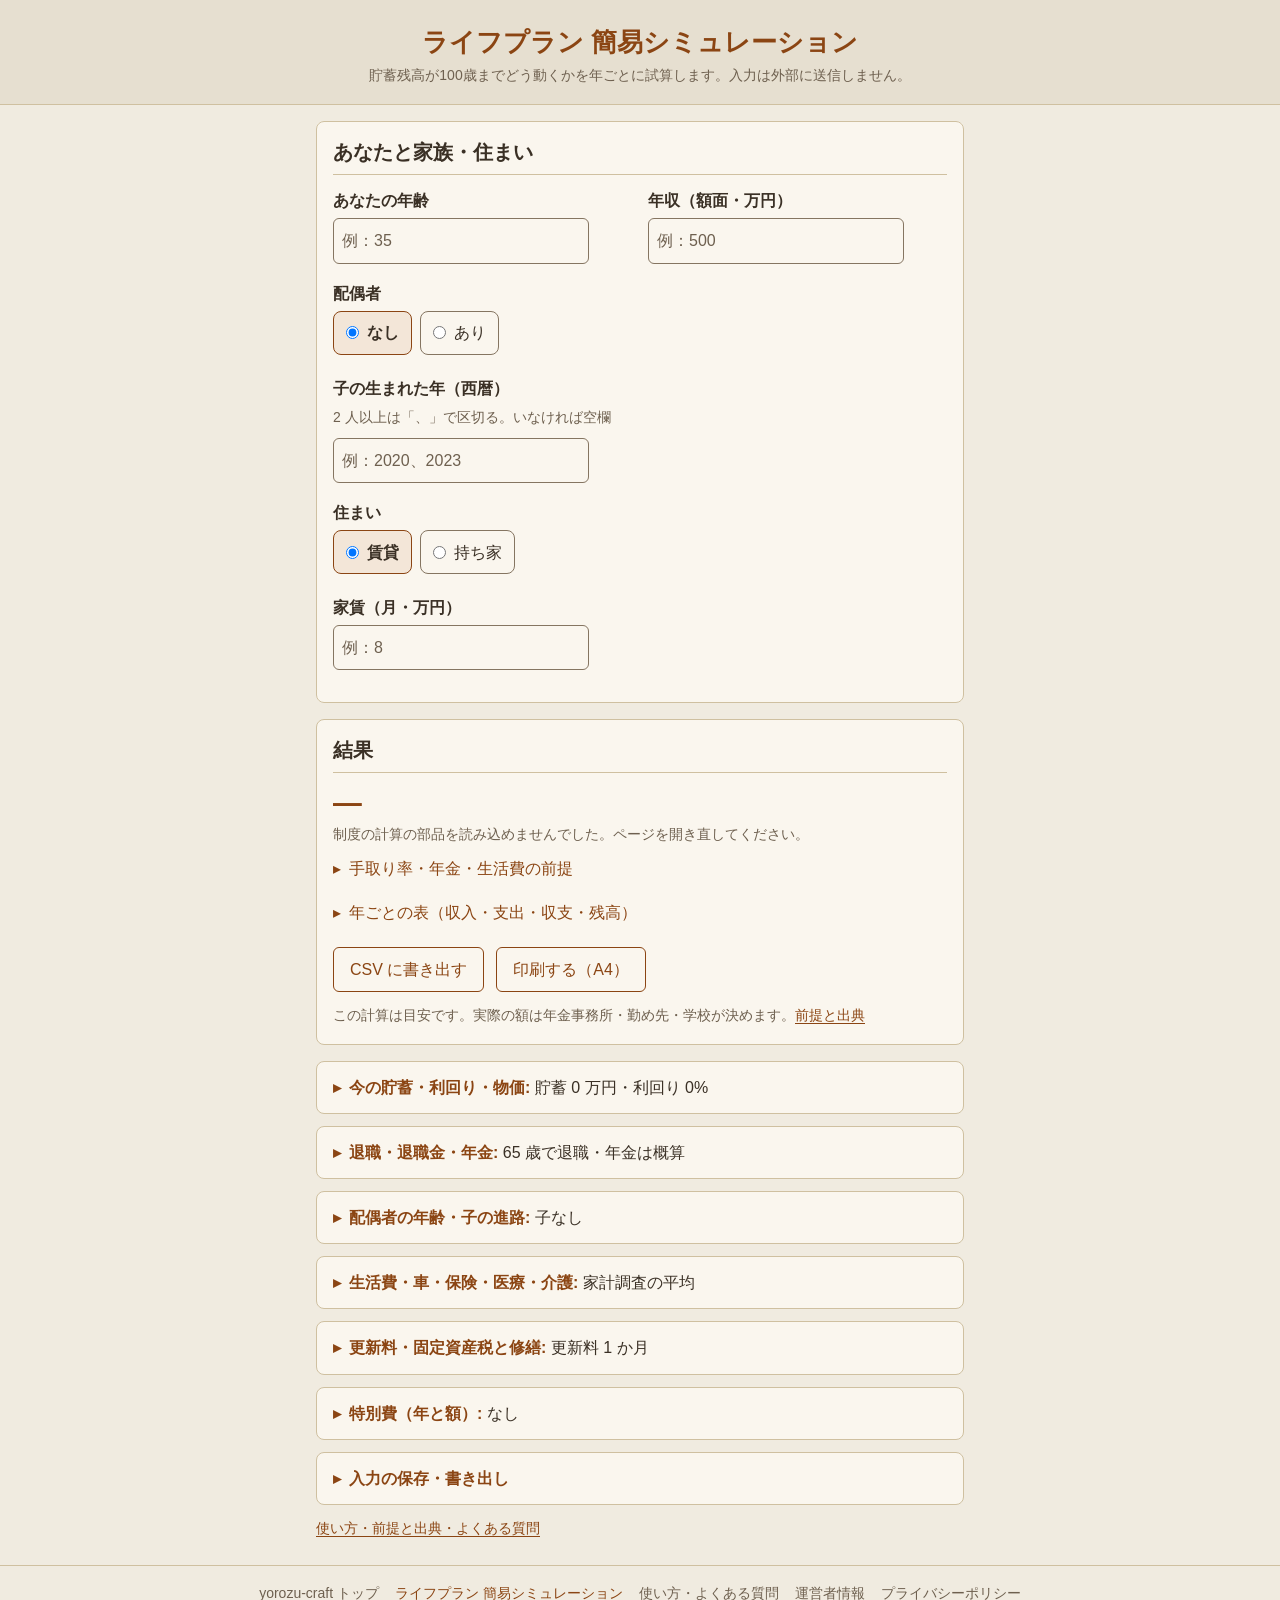
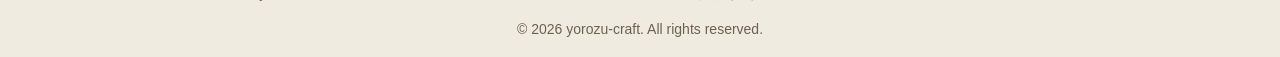
==== index.html @ 31315c6a "ページに <link rel="manifest">（yorozu-plans ROADMAP 7.41.2 K179、D309 の (a)）: 道具の manifest がある道具はその manif" ====
<!DOCTYPE html>
<html lang="ja">
<head>
  <meta charset="UTF-8">
  <meta name="viewport" content="width=device-width, initial-scale=1.0">
  <title>ライフプラン 簡易シミュレーション｜yorozu-craft</title>
  <meta name="description" content="年齢・年収・家族・住まいの4項目で、貯蓄残高が100歳までどう動くかを年ごとに試算。生活費・教育費・医療費・年金は公的統計と制度の値を使います。登録不要・無料。">
  <meta name="robots" content="index, follow">
  <link rel="canonical" href="https://yorozu-craft.com/lifeplan/">

  <meta property="og:title" content="ライフプラン 簡易シミュレーション｜yorozu-craft">
  <meta property="og:description" content="年齢・年収・家族・住まいの4項目で、貯蓄残高が100歳までどう動くかを年ごとに試算。">
  <meta property="og:type" content="website">
  <meta property="og:url" content="https://yorozu-craft.com/lifeplan/">
  <meta property="og:site_name" content="yorozu-craft">
  <meta property="og:locale" content="ja_JP">
  <meta property="og:image" content="https://yorozu-craft.com/lifeplan/og-image.png">
  <meta property="og:image:width" content="1200">
  <meta property="og:image:height" content="630">
  <meta name="twitter:card" content="summary_large_image">
  <meta name="theme-color" content="#8b4513" media="(prefers-color-scheme: light)">
  <meta name="theme-color" content="#1c1814" media="(prefers-color-scheme: dark)">

  <script type="application/ld+json">
  {
    "@context": "https://schema.org",
    "@type": "WebApplication",
    "name": "ライフプラン 簡易シミュレーション",
    "description": "年齢・年収・家族・住まいの4項目で、貯蓄残高が100歳までどう動くかを年ごとに試算。",
    "url": "https://yorozu-craft.com/lifeplan/",
    "applicationCategory": "FinanceApplication",
    "operatingSystem": "All",
    "offers": { "@type": "Offer", "price": "0", "priceCurrency": "JPY" },
    "inLanguage": "ja"
  }
  </script>

  <!-- Google AdSense: この画面は所有確認の meta だけ（広告のスクリプトは使い方ページだけ。ROADMAP 7.22） -->
  <meta name="google-adsense-account" content="ca-pub-5375267956079717">

  <link rel="icon" href="./favicon.svg" type="image/svg+xml">
  <link rel="manifest" href="/manifest.webmanifest">
  <link rel="apple-touch-icon" href="./apple-touch-icon.png">
  <link rel="stylesheet" href="./style.css">
</head>
<body>

  <div class="fixbar" id="fixbar" role="status" hidden>
    <a href="#result-card"><span id="fixbar-text"></span> ▸ 結果へ</a>
  </div>

  <header class="app-header">
    <h1>ライフプラン 簡易シミュレーション</h1>
    <p class="subtitle">貯蓄残高が100歳までどう動くかを年ごとに試算します。入力は外部に送信しません。</p>
  </header>

  <main class="app-main">
    <form id="form" autocomplete="off" onsubmit="return false">

      <fieldset class="card req">
        <legend>あなたと家族・住まい</legend>
        <div class="row2">
          <div class="field">
            <label for="age">あなたの年齢</label>
            <input type="number" id="age" inputmode="numeric" min="15" max="99" placeholder="例：35">
          </div>
          <div class="field">
            <label for="income">年収（額面・万円）</label>
            <input type="number" id="income" inputmode="decimal" min="0" step="0.1" placeholder="例：500">
          </div>
        </div>
        <div class="field">
          <span class="flabel" id="l-spouse">配偶者</span>
          <div class="seg" role="radiogroup" aria-labelledby="l-spouse">
            <label><input type="radio" name="spouse" value="no" checked> なし</label>
            <label><input type="radio" name="spouse" value="yes"> あり</label>
          </div>
        </div>
        <div class="field" id="f-spouse-income" hidden>
          <label for="spouse-income">配偶者の年収（額面・万円）</label>
          <input type="number" id="spouse-income" inputmode="decimal" min="0" step="0.1" placeholder="例：0">
        </div>
        <div class="field">
          <label for="kids">子の生まれた年（西暦）</label>
          <p class="hint" id="kids-hint">2 人以上は「、」で区切る。いなければ空欄</p>
          <input type="text" id="kids" inputmode="numeric" placeholder="例：2020、2023" aria-describedby="kids-hint">
        </div>
        <div class="field">
          <span class="flabel" id="l-house">住まい</span>
          <div class="seg" role="radiogroup" aria-labelledby="l-house">
            <label><input type="radio" name="house" value="rent" checked> 賃貸</label>
            <label><input type="radio" name="house" value="own"> 持ち家</label>
          </div>
        </div>
        <div class="field" id="f-rent">
          <label for="rent">家賃（月・万円）</label>
          <input type="number" id="rent" inputmode="decimal" min="0" step="0.1" placeholder="例：8">
        </div>
        <div class="row2" id="f-own" hidden>
          <div class="field">
            <label for="loan">ローンの返済（月・万円）</label>
            <input type="number" id="loan" inputmode="decimal" min="0" step="0.1" placeholder="例：9">
          </div>
          <div class="field">
            <label for="loan-years">残りの年数</label>
            <input type="number" id="loan-years" inputmode="numeric" min="0" max="50" placeholder="例：25">
          </div>
        </div>
      </fieldset>

      <section class="card result-card" id="result-card" tabindex="-1" aria-labelledby="h-result">
        <h2 id="h-result">結果</h2>
        <div id="result-main" aria-live="polite">
          <p class="result-big" id="result">—</p>
          <p class="result-sub" id="result-sub">4 項目を入れると出ます。</p>
        </div>
        <div class="kpis" id="kpis" hidden>
          <div class="kpi"><span class="kpi-l">残高が 0 を切る年齢</span><span class="kpi-v" id="k-neg">—</span></div>
          <div class="kpi"><span class="kpi-l">60 歳時点の残高</span><span class="kpi-v" id="k-60">—</span></div>
          <div class="kpi"><span class="kpi-l">教育費の合計</span><span class="kpi-v" id="k-edu">—</span></div>
        </div>
        <figure class="chart" id="chart-box" hidden>
          <div id="chart"></div>
          <figcaption class="legend" id="legend"></figcaption>
        </figure>
        <div class="table-wrap" id="scen-box" hidden>
          <table class="scen" id="scen"></table>
        </div>
        <details class="rels">
          <summary>手取り率・年金・生活費の前提</summary>
          <ul class="small" id="basis"><li>—</li></ul>
        </details>
        <details class="rels" id="year-box">
          <summary>年ごとの表（収入・支出・収支・残高）</summary>
          <div class="table-wrap"><table class="years" id="years"></table></div>
        </details>
        <div class="btn-row no-print">
          <button type="button" id="csv" class="btn btn-sub" disabled>CSV に書き出す</button>
          <button type="button" id="print" class="btn btn-sub" disabled>印刷する（A4）</button>
        </div>
        <p class="small">この計算は目安です。実際の額は年金事務所・勤め先・学校が決めます。<a href="./guide.html">前提と出典</a></p>
      </section>

      <div class="opts">
        <details class="card opt" id="opt-money">
          <summary>今の貯蓄・利回り・物価: <span class="opt-state">貯蓄 0 円・利回り 0%</span></summary>
          <div class="row2">
            <div class="field">
              <label for="savings">今の貯蓄（万円）</label>
              <input type="number" id="savings" inputmode="decimal" min="0" step="0.1" placeholder="例：300">
            </div>
            <div class="field">
              <label for="rate">資産の利回り（年・%）</label>
              <input type="number" id="rate" inputmode="decimal" step="0.1" placeholder="0">
            </div>
            <div class="field">
              <label for="inflation">物価の上昇率（年・%）</label>
              <input type="number" id="inflation" inputmode="decimal" step="0.1" placeholder="0">
            </div>
            <div class="field">
              <label for="raise">昇給率（年・%）</label>
              <input type="number" id="raise" inputmode="decimal" step="0.1" placeholder="0">
            </div>
          </div>
          <p class="hint">利回りは運用益の税を引いたあとの率で。物価は支出だけに掛けます。</p>
          <div class="field">
            <label for="end-age">何歳まで見るか</label>
            <select id="end-age">
              <option value="80">80 歳</option><option value="85">85 歳</option><option value="90">90 歳</option>
              <option value="95">95 歳</option><option value="100" selected>100 歳</option>
            </select>
          </div>
        </details>

        <details class="card opt" id="opt-work">
          <summary>退職・退職金・年金: <span class="opt-state">65 歳で退職・年金は概算</span></summary>
          <div class="row2">
            <div class="field">
              <label for="retire-age">退職の年齢</label>
              <input type="number" id="retire-age" inputmode="numeric" min="40" max="80" placeholder="65">
            </div>
            <div class="field">
              <label for="severance">退職金（手取り・万円）</label>
              <input type="number" id="severance" inputmode="decimal" min="0" step="0.1" placeholder="0">
            </div>
            <div class="field">
              <label for="join-age">厚生年金に入った年齢</label>
              <input type="number" id="join-age" inputmode="numeric" min="15" max="70" placeholder="22">
            </div>
            <div class="field">
              <label for="p-start">年金を受け取り始める年齢</label>
              <input type="number" id="p-start" inputmode="numeric" min="60" max="75" placeholder="65">
            </div>
            <div class="field">
              <label for="p-self">あなたの年金（年額・万円）</label>
              <input type="number" id="p-self" inputmode="decimal" min="0" step="0.1" placeholder="空欄なら概算">
            </div>
            <div class="field">
              <label for="p-spouse">配偶者の年金（年額・万円）</label>
              <input type="number" id="p-spouse" inputmode="decimal" min="0" step="0.1" placeholder="空欄なら概算">
            </div>
            <div class="field">
              <label for="p-net">年金の手取り率（%）</label>
              <input type="number" id="p-net" inputmode="decimal" min="0" max="100" step="0.1" placeholder="空欄なら税だけ引く">
            </div>
          </div>
          <p class="hint">年金の額は「ねんきん定期便」の見込み額（65 歳から・年額）を入れると近くなります。60〜75 歳の増減の率は<a href="../seido-keisan/nenkin-kuriage/">年金の繰上げ・繰下げ</a>と同じです。</p>
        </details>

        <details class="card opt" id="opt-family">
          <summary>配偶者の年齢・子の進路: <span class="opt-state">子なし</span></summary>
          <div class="field" id="f-spouse-age" hidden>
            <label for="spouse-age">配偶者の年齢</label>
            <input type="number" id="spouse-age" inputmode="numeric" min="15" max="99" placeholder="空欄ならあなたと同じ">
          </div>
          <div id="kid-rows"></div>
          <p class="hint" id="kid-none">子の生まれた年を入れると、子ごとに選べます。</p>
        </details>

        <details class="card opt" id="opt-living">
          <summary>生活費・車・保険・医療・介護: <span class="opt-state">家計調査の平均</span></summary>
          <div class="row2">
            <div class="field">
              <label for="living">生活費（月・万円）</label>
              <input type="number" id="living" inputmode="decimal" min="0" step="0.1" placeholder="空欄なら家計調査">
            </div>
            <div class="field">
              <label for="medical">医療費の自己負担（年・万円）</label>
              <input type="number" id="medical" inputmode="decimal" min="0" step="0.1" placeholder="空欄なら概算">
            </div>
            <div class="field">
              <label for="car">車の費用（年・万円）</label>
              <input type="number" id="car" inputmode="decimal" min="0" step="0.1" placeholder="0">
            </div>
            <div class="field">
              <label for="insurance">保険料（年・万円）</label>
              <input type="number" id="insurance" inputmode="decimal" min="0" step="0.1" placeholder="0">
            </div>
            <div class="field">
              <label for="kaigo">介護の費用（年・万円）</label>
              <input type="number" id="kaigo" inputmode="decimal" min="0" step="0.1" placeholder="0">
            </div>
            <div class="field">
              <label for="kaigo-from">介護は何歳から</label>
              <input type="number" id="kaigo-from" inputmode="numeric" min="40" max="110" placeholder="75">
            </div>
          </div>
          <div class="field">
            <label for="kubun">70 歳からの医療費の負担</label>
            <select id="kubun">
              <option value="ippan" selected>一般（70〜74 歳 2 割・75 歳から 1 割）</option>
              <option value="ichitei">75 歳から 2 割（一定以上の所得）</option>
              <option value="genekinami">3 割（現役並みの所得）</option>
            </select>
          </div>
          <p class="hint">生活費の既定は家計調査の平均から住まい・医療・教育を引いた額で、車の費用の平均も含みます。</p>
        </details>

        <details class="card opt" id="opt-house">
          <summary>更新料・固定資産税と修繕: <span class="opt-state">更新料 1 か月</span></summary>
          <div class="row2">
            <div class="field">
              <label for="renewal">更新料（2 年ごと・家賃の何か月分）</label>
              <input type="number" id="renewal" inputmode="decimal" min="0" max="12" step="0.5" placeholder="1">
            </div>
            <div class="field">
              <label for="own-cost">固定資産税と修繕（年・万円）</label>
              <input type="number" id="own-cost" inputmode="decimal" min="0" step="0.1" placeholder="0">
            </div>
          </div>
        </details>

        <details class="card opt" id="opt-special">
          <summary>特別費（年と額）: <span class="opt-state">なし</span></summary>
          <div id="special-rows"></div>
          <button type="button" class="btn btn-sub" id="special-add">＋ 足す</button>
        </details>
      </div>
    </form>

    <details class="card opt no-print" id="file-box">
      <summary>入力の保存・書き出し</summary>
      <p class="small">入力内容はこの端末のブラウザ（localStorage、<code>lifeplan_</code> で始まるキー）にだけ保存され、外部には送信されません。書き出し・読み込み・消去はこの画面のボタンから。</p>
      <div class="btn-row">
        <button type="button" id="share" class="btn btn-sub">結果を開くリンクをコピー</button>
        <button type="button" id="backup-export" class="btn btn-sub">ファイルに書き出す</button>
        <button type="button" id="backup-import" class="btn btn-sub">ファイルから読み込む</button>
      </div>
      <input type="file" id="backup-file" accept=".json,application/json" hidden>
      <p id="backup-msg" class="small" aria-live="polite"></p>
      <p><button type="button" class="btn btn-sub" data-reset-storage="lifeplan_">保存した内容をすべて消す（初期状態に戻す）</button></p>
    </details>

    <p class="small"><a href="./guide.html">使い方・前提と出典・よくある質問</a></p>

  </main>

  <footer class="app-footer">
    <nav class="footer-nav" aria-label="フッターナビゲーション">
      <ul>
        <li><a href="../">yorozu-craft トップ</a></li>
        <li><a href="./" aria-current="page">ライフプラン 簡易シミュレーション</a></li>
        <li><a href="./guide.html">使い方・よくある質問</a></li>
        <li><a href="../about.html">運営者情報</a></li>
        <li><a href="../privacy-policy.html">プライバシーポリシー</a></li>
      </ul>
    </nav>
    <p>&copy; 2026 yorozu-craft. All rights reserved.</p>
  </footer>

  <!-- 手取り・税・社会保険料・年金の率は seido-keisan（同じサイトの制度の計算機）の値と計算をそのまま読む（値を写さない） -->
  <script src="../seido-keisan/lib/kyuyo-table-2026.js"></script>
  <script src="../seido-keisan/lib/kyuyo-table-2025.js"></script>
  <script src="../seido-keisan/lib/tax2026.js"></script>
  <script src="../seido-keisan/lib/nenmatsu.js"></script>
  <script src="../seido-keisan/lib/juminzei-values.js"></script>
  <script src="../seido-keisan/lib/juminzei.js"></script>
  <script src="../seido-keisan/lib/ikukyu-values.js"></script>
  <script src="../seido-keisan/lib/ikukyu.js"></script>
  <script src="../seido-keisan/lib/shienkin-values.js"></script>
  <script src="../seido-keisan/lib/shienkin.js"></script>
  <script src="../seido-keisan/lib/dattai-values.js"></script>
  <script src="../seido-keisan/lib/take-home-values.js"></script>
  <script src="../seido-keisan/lib/take-home.js"></script>
  <script src="../seido-keisan/lib/kuriage-values.js"></script>
  <script src="./constants.js"></script>
  <script src="./screen.js"></script>
  <script src="./calc.js"></script>
  <script src="./main.js"></script>
  <script src="./reset-storage.js"></script>
  <!-- Cloudflare Web Analytics（Cookie を使わないアクセス解析） --><script type='module' src='https://static.cloudflareinsights.com/beacon.min.js' data-cf-beacon='{"token": "b79bf821e1fd4b6683866d493b1de426"}'></script><!-- End Cloudflare Web Analytics -->
</body>
</html>
---- style.css ----
/* ===========================
   ライフプラン 簡易シミュレーション — yorozu-craft 共通の和紙風の配色
   色・字・余白はトークン（下の yorozu-common の :root）だけを使う。ツール固有の色を足すときは end の後に :root を書く。
   ダークモードは端末の設定に自動で合わせる（prefers-color-scheme。手動切替は付けない）
   =========================== */
/* yorozu-common:begin v1 — サイト共通の部品とトークン。正本は youheioonuki.github.io の tools/common/yorozu-common.css。
   この begin〜end の間は手で直さない（tools/sync-common.mjs で全ツールに配る。ツール固有の上書きは end の後に書く）。
   出どころ（2026-10-03 確認。yorozu-plans 企画書 59）:
   - デジタル庁デザインシステム https://design.digital.go.jp/dads/ のコンテンツを加工して作成
     （フォーカスの輪・リンクの下線・字の大きさの下限・行間・入力欄のエラー表示）。
     トークンの値は @digital-go-jp/design-tokens 2.0.1（MIT, (c) 2023 デジタル庁）から
   - GOV.UK Frontend 6.5.1（MIT, (c) Crown copyright）の考え方: visually-hidden、エラーの文の前に読み上げ用の語
   - 色は和紙風のまま（値は 2026-09-23 からの共通の値）。Web フォントは読まない（ROADMAP 3.3・D2） */
:root {
  color-scheme: light dark;
  --bg: #f0ebe0;
  --bg-2: #e6dfd0;
  --card: #faf6ee;
  --text: #3a3025;
  --muted: #6e604f;          /* 本文の補足。--bg の上で 5.1:1 */
  --accent: #8b4513;
  --accent-soft: #f3e6d8;
  --border: #cfc0a0;         /* 飾りの線（区切り）だけ。操作できる物の枠には --input-border */
  --input-border: #857561;   /* 入力欄の枠。WCAG 1.4.11 の 3:1（--bg で 3.7:1）。DADS の入力欄は gray-600 の 1px */
  --shadow: rgba(58, 48, 37, 0.12);
  --error: #ce0000;          /* DADS red-900（semantic error-2） */
  --ok: #197a4b;             /* DADS green-800（semantic success-2） */
  --focus: #ffd43d;          /* DADS yellow-300 */
  --focus-ring: #000;        /* DADS: 黒 4px の輪＋黄 2px */
  --font-ui: "Noto Sans JP", "Noto Sans CJK JP", "Hiragino Sans", "Hiragino Kaku Gothic ProN", Meiryo, sans-serif;
  /* 字の大きさ（DADS: 本文と操作は 16px 以上、補足は 14px まで、14px 未満は使わない） */
  --fs-s: 0.875rem;
  --fs-m: 1rem;
  --fs-l: 1.25rem;           /* 見出し（隣の段との比 1.25 以上: impeccable typeset） */
  --fs-xl: 1.625rem;         /* ページの題 */
  --lh-body: 1.7;            /* DADS の本文の行間 170% */
  --lh-tight: 1.4;           /* 見出し */
  /* 余白（4px を基準。DADS の spacing） */
  --sp-1: 0.25rem;
  --sp-2: 0.5rem;
  --sp-3: 0.75rem;
  --sp-4: 1rem;
  --sp-6: 1.5rem;
  --sp-8: 2rem;
  --radius: 8px;
  --tap: 44px;               /* 押せる物の高さの下限（DADS・SCREEN 5 章） */
}
@media (prefers-color-scheme: dark) {
  :root {
    --bg: #1c1814;
    --bg-2: #25201a;
    --card: #2b251e;
    --text: #ece4d6;
    --muted: #b9ab96;
    --accent: #e0a066;
    --accent-soft: #3a2e22;
    --border: #4a3f33;
    --input-border: #8c7d68;
    --shadow: rgba(0, 0, 0, 0.4);
    --error: #ff8a7a;
    --ok: #6fcf97;
    --focus-ring: #ffd43d;   /* 暗い地では黄の輪＋黒の縁 */
    --focus: #000;
  }
}
*, *::before, *::after { box-sizing: border-box; margin: 0; padding: 0; }
[hidden] { display: none !important; }
html { -webkit-text-size-adjust: 100%; text-size-adjust: 100%; }
body { font-family: var(--font-ui); background: var(--bg); color: var(--text); line-height: var(--lh-body); }
/* リンクは色と下線の両方（DADS リンクテキスト）。ホバーで下線を太く */
a { color: var(--accent); text-decoration-thickness: 1px; text-underline-offset: 3px; }
@media (hover: hover) { a:hover { text-decoration-thickness: 3px; } }
/* フォーカスの輪（DADS）。:where で詳しさを 0 にして、ツールの規則で上書きできるようにする */
:where(a, button, input, select, textarea, summary, [tabindex]):focus-visible {
  outline: 4px solid var(--focus-ring); outline-offset: 2px; box-shadow: 0 0 0 2px var(--focus);
}
:where(input, select, textarea, button) { font: inherit; color: inherit; }
/* 入力欄の例（placeholder）も 4.5:1。ブラウザ既定の灰色は和紙の地で 4.3:1 */
:where(input, textarea)::placeholder { color: var(--muted); opacity: 1; }
/* 入力欄の字は 16px 以上（iPhone で拡大されない・DADS） */
:where(input:not([type="checkbox"]):not([type="radio"]):not([type="range"]), select, textarea) { font-size: max(1rem, 16px); }
/* エラー（DADS: 枠を赤に、文の頭に「＊」。GOV.UK: 読み上げには「エラー:」を先に）。
   使い方: <p class="field-error" id="x-err"><span class="visually-hidden">エラー:</span>＊ 0 以上の数を入れてください</p> と aria-describedby */
[aria-invalid="true"] { border-color: var(--error) !important; }
.field-error { color: var(--error); font-weight: 700; margin-top: var(--sp-1); }
/* 画面には出さず、読み上げだけ（GOV.UK govuk-visually-hidden） */
.visually-hidden {
  position: absolute !important; width: 1px !important; height: 1px !important; margin: 0 !important; padding: 0 !important;
  overflow: hidden !important; clip-path: inset(50%) !important; white-space: nowrap !important; border: 0 !important;
}
@media (forced-colors: active) { :where(a, button, input, select, textarea, summary):focus-visible { outline-color: Highlight; } }
/* 読む行の長さ: 1 行 40 字前後まで（REVIEW C9 line-length）。画面の幅いっぱいに伸びる見出し帯の説明文に */
.app-header > p { max-width: 40em; margin-left: auto; margin-right: auto; }
/* 印刷では広告を出さない（SCREEN 4 章。全ツール共通） */
@media print { ins.adsbygoogle, .google-auto-placed, iframe[id^="aswift"], iframe[id^="google_ads"] { display: none !important; } }
/* yorozu-common:end */


/* ヘッダー */
.app-header {
  text-align: center;
  padding: var(--sp-6) var(--sp-4) var(--sp-4);
  background: var(--bg-2);
  border-bottom: 1px solid var(--border);
}
.app-header h1 { font-size: var(--fs-xl); color: var(--accent); line-height: var(--lh-tight); }
.app-header .subtitle { font-size: var(--fs-s); color: var(--muted); margin-top: var(--sp-1); }

/* レイアウト */
.app-main { max-width: 680px; margin: 0 auto; padding: var(--sp-4); }
.card {
  background: var(--card);
  border: 1px solid var(--border);
  border-radius: 8px;
  padding: var(--sp-4);
  margin-bottom: var(--sp-4);
}   /* quieter: 影を付けない（枠と面で十分。重なりを示す固定バーだけ影を残す） */
.card h2 {
  font-size: var(--fs-l);
  line-height: var(--lh-tight);
  color: var(--text);   /* quieter: 見出しは本文の色。アクセントの色はリンク・結果・主なボタンだけ */
  border-bottom: 1px solid var(--border);
  padding-bottom: var(--sp-2);
  margin-bottom: var(--sp-3);
}

/* 入力 */
.field { margin-bottom: var(--sp-4); }
.field label { display: block; font-weight: 700; font-size: var(--fs-m); margin-bottom: var(--sp-1); }
.field .hint { font-size: var(--fs-s); color: var(--muted); margin-bottom: var(--sp-2); }
.field input[type="number"], .field input[type="text"], .field select {
  width: 100%;
  max-width: 16rem;
  padding: var(--sp-2) var(--sp-2);
  font-size: 1rem;
  min-height: var(--tap);
  border: 1px solid var(--input-border);   /* DADS インプットテキスト: 枠は 3:1 以上（WCAG 1.4.11） */
  border-radius: 6px;
  background: var(--card);
  color: var(--text);
}

.btn {
  display: inline-block;
  padding: var(--sp-2) var(--sp-4);
  border: none;
  border-radius: 6px;
  background: var(--accent);
  color: var(--card);
  font-size: var(--fs-m);
  font-weight: 700;
  cursor: pointer;
}

/* 控えめなボタン（保存・書き出し・消去など、主な操作ではないもの）。枠だけ。主な操作は .btn だけ（distill: 目立つボタンは 1 画面に 1 つ） */
.btn-sub { background: transparent; color: var(--accent); border: 1px solid var(--accent); font-weight: 400; }

/* 使い方ページの先頭の「ツールを使う」1 行（箱に入れない） */
.to-tool { margin: 0 0 var(--sp-4); font-weight: 700; }
.to-tool a::after { content: ' →'; }

/* 読みもの（guide.html） */
.content h3 { font-size: var(--fs-m); margin: var(--sp-4) 0 var(--sp-1); }
.content p, .content li { font-size: var(--fs-m); }   /* typeset: 本文は 16px（DADS） */
.content p + p { margin-top: var(--sp-2); }
.content ul, .content ol { padding-left: 1.3rem; margin: var(--sp-1) 0; }
.faq dt { font-weight: 700; margin-top: var(--sp-3); font-size: var(--fs-m); }
.faq dt::before { content: 'Q. '; color: var(--muted); }
.faq dd { font-size: var(--fs-m); color: var(--text); padding: var(--sp-1) 0 var(--sp-2) var(--sp-4); border-bottom: 1px solid var(--border); }
.info-list { display: grid; grid-template-columns: max-content 1fr; gap: var(--sp-2) var(--sp-4); font-size: var(--fs-m); }
.info-list dt { font-weight: 600; }
.info-list dd { color: var(--muted); }
.small { font-size: var(--fs-s); color: var(--muted); margin-top: var(--sp-2); }

/* フッター */
.app-footer {
  text-align: center;
  padding: var(--sp-4);
  font-size: var(--fs-s);
  color: var(--muted);
  border-top: 1px solid var(--border);
  margin-top: var(--sp-2);
}
.footer-nav ul { list-style: none; display: flex; justify-content: center; flex-wrap: wrap; gap: var(--sp-2) var(--sp-4); margin-bottom: var(--sp-3); }
.footer-nav a { color: var(--muted); text-decoration: none; }
.footer-nav a:hover, .footer-nav a[aria-current="page"] { color: var(--accent); }

@media (max-width: 480px) {
  .app-header h1 { font-size: var(--fs-l); }
}

/* ===========================
   画面の骨組み（yorozu-plans の docs/SCREEN.md。README「ツールを追加するとき」25）
   必須の入力（fieldset.req）→ 結果（.result-card）→ くわしく入れる（details.opt）、上端の固定バー、PC の 2 カラム
   seido-keisan/nenmatsu と gakushu-print の試験（2026-09-24）から取り出したもの
   =========================== */
fieldset.card { min-width: 0; }
.req legend {
  float: left; width: 100%;   /* legend を枠の上に載せず、h2 と同じ見た目で枠の中に置く */
  font-size: var(--fs-l); line-height: var(--lh-tight); font-weight: 700; color: var(--text);
  border-bottom: 1px solid var(--border); padding-bottom: var(--sp-2); margin-bottom: var(--sp-3);
}
.req legend + * { clear: both; }

/* 結果: 大きな数字 1 つ＋ 1 行。内訳は details.rels */
.result-card { scroll-margin-top: 56px; }   /* 固定バー（44px）で見出しが隠れないように */
.result-card:focus { outline: none; }
.result-big { font-size: 1.8rem; font-weight: 700; color: var(--accent); line-height: 1.3; }
.result-sub { font-size: var(--fs-s); color: var(--muted); }
details.rels > summary { cursor: pointer; min-height: 44px; padding: var(--sp-2) 0; list-style: none; color: var(--accent); font-size: var(--fs-m); }
details.rels > summary::-webkit-details-marker { display: none; }
details.rels > summary::before { content: '▸'; margin-right: var(--sp-2); }
details.rels[open] > summary::before { content: '▾'; }

/* くわしく入れる（1 グループ 1 つの details）。summary の .opt-state に今の状態を出す（screen.js の detailsSummary） */
details.card.opt { padding: 0 var(--sp-4); margin-bottom: var(--sp-3); }
details.card.opt > summary {
  cursor: pointer; display: block; min-height: 44px; padding: var(--sp-3) 0;
  color: var(--accent); font-weight: 700; font-size: var(--fs-m); list-style: none;
}
details.card.opt > summary::-webkit-details-marker { display: none; }
details.card.opt > summary::before { content: '▸'; margin-right: var(--sp-2); }
details.card.opt[open] > summary::before { content: '▾'; }
details.card.opt[open] { padding-bottom: var(--sp-3); }
details.card.opt[open] > summary { border-bottom: 1px solid var(--border); margin-bottom: var(--sp-3); }
.opt-state { color: var(--text); font-weight: normal; }
.btn-row { display: flex; flex-wrap: wrap; gap: var(--sp-3); margin: var(--sp-3) 0; }   /* ボタンの間隔（SCREEN.md 5 章。4 章の上下 12px 以上は margin で） */
.btn-row .btn { min-height: 44px; }

/* 固定バー（SCREEN.md 0 章の 3・D59）: 上端に 1 行、高さ 44px。下端は AdSense のアンカー広告が使う。
   読み込み時は hidden（screen.js が出し入れする。fixed なのでレイアウトはずれない） */
.fixbar {
  position: fixed; top: 0; left: 0; right: 0; z-index: 50; height: 44px;
  background: var(--card); border-bottom: 2px solid var(--accent); box-shadow: 0 2px 8px var(--shadow);
}
.fixbar a, .fixbar button {
  display: block; width: 100%; max-width: 720px; margin: 0 auto; padding: 0 var(--sp-4); height: 42px; line-height: 42px; text-align: center;
  white-space: nowrap; overflow: hidden; text-overflow: ellipsis; font: inherit; font-weight: 700;
  color: var(--accent); background: none; border: none; text-decoration: none; cursor: pointer;
}
.fixbar a:focus-visible, .fixbar button:focus-visible { outline-offset: -4px; }   /* 共通の輪を内側に（上端で切れないように） */

/* PC（900px 以上）の 2 カラム（D63: 制度の計算機だけ）。<main class="app-main layout-2col"> にすると、
   左に入力・右に結果（sticky）。結果が常に見えるので、固定バーに fixbar-narrow も付けて PC では出さない */
@media (min-width: 900px) {
  .fixbar-narrow { display: none !important; }
  .layout-2col { max-width: 1120px; display: grid; grid-template-columns: minmax(0, 1fr) minmax(0, 26rem); column-gap: var(--sp-4); align-items: start; }
  .layout-2col > *, .layout-2col > form > * { grid-column: 1; }
  .layout-2col > form { display: contents; }
  .layout-2col .result-card { grid-column: 2; grid-row: 1 / span 30; position: sticky; top: 1rem; max-height: calc(100vh - 2rem); overflow-y: auto; }
}

@media print {
  .fixbar, .no-print { display: none !important; }
  /* 印刷では折りたたみの中も出す（途中の計算・入れた値を紙に残す） */
  main details::details-content { content-visibility: visible; display: block; }
  main details > summary::before { content: none; }
  .layout-2col { display: block; }
  .layout-2col .result-card { position: static; max-height: none; overflow: visible; }
  /* 広告を印刷に出さない規則は yorozu-common の中にある */
}

/* ===========================
   ライフプラン 簡易シミュレーション 固有（入力の 2 列・結果の 3 つの数字・グラフ・表・印刷 A4 2 枚）
   =========================== */
.row2 { display: grid; grid-template-columns: repeat(auto-fit, minmax(13rem, 1fr)); column-gap: var(--sp-4); }
.flabel { display: block; font-weight: 700; font-size: var(--fs-m); margin-bottom: var(--sp-1); }
.seg { display: flex; flex-wrap: wrap; gap: var(--sp-2); }
.seg label, label.check { display: inline-flex; align-items: center; gap: var(--sp-2); min-height: var(--tap); padding: 0 var(--sp-3); border: 1px solid var(--input-border); border-radius: var(--radius); background: var(--card); cursor: pointer; font-weight: 400; }
.seg label:has(input:checked) { border-color: var(--accent); background: var(--accent-soft); font-weight: 700; }
label.check { border: none; padding: 0; background: none; }
.opts .hint, details.opt .hint { font-size: var(--fs-s); color: var(--muted); margin: 0 0 var(--sp-3); }
fieldset.kid { border: 1px solid var(--border); border-radius: var(--radius); padding: var(--sp-2) var(--sp-3) var(--sp-3); margin: 0 0 var(--sp-3); min-width: 0; }
fieldset.kid legend { font-weight: 700; padding: 0 var(--sp-1); }
.special { align-items: end; grid-template-columns: 1fr 1fr auto; }
.special .sp-del { min-height: var(--tap); margin-bottom: var(--sp-4); }

.kpis { display: grid; grid-template-columns: repeat(3, minmax(0, 1fr)); gap: var(--sp-2); margin: var(--sp-3) 0; }
.kpi { border: 1px solid var(--border); border-radius: var(--radius); padding: var(--sp-2) var(--sp-3); background: var(--bg); }
.kpi-l { display: block; font-size: var(--fs-s); color: var(--muted); }
.kpi-v { display: block; font-size: var(--fs-l); font-weight: 700; }
@media (max-width: 480px) { .kpi { padding: var(--sp-2); } .kpi-v { font-size: var(--fs-m); } }

.chart { margin: var(--sp-3) 0; }
.chart-svg { width: 100%; height: auto; display: block; }
.chart-svg .grid { stroke: var(--border); stroke-width: 1; }
.chart-svg .zero { stroke: var(--text); stroke-width: 1.5; }
.chart-svg .tick { fill: var(--muted); font-size: 13px; }
.chart-svg polyline { fill: none; stroke-width: 2.5; stroke-linejoin: round; }
.chart-svg .l-base { stroke: var(--accent); stroke-width: 3; }
.chart-svg .l-exp { stroke: var(--muted); stroke-dasharray: 8 5; }
.chart-svg .l-rate { stroke: var(--text); stroke-dasharray: 2 4; }
.chart-svg .l-neg { stroke: var(--error); stroke-width: 3.5; }
.chart-svg .dot-neg { fill: var(--error); }
.legend { display: flex; flex-wrap: wrap; gap: var(--sp-1) var(--sp-4); font-size: var(--fs-s); color: var(--muted); }
.lg-neg { color: var(--error); font-weight: 700; }

.table-wrap { overflow-x: auto; }
table.scen, table.years { width: 100%; border-collapse: collapse; font-size: var(--fs-s); font-variant-numeric: tabular-nums; }
table.scen caption { text-align: left; font-weight: 700; color: var(--text); padding: var(--sp-1) 0; }
table.scen th, table.scen td, table.years th, table.years td { border-bottom: 1px solid var(--border); padding: var(--sp-1) var(--sp-2); text-align: right; white-space: nowrap; }
table.scen th[scope="row"], table.scen thead th:first-child { text-align: left; }
table.years tfoot td { text-align: left; color: var(--muted); border: none; }
.neg, tr.neg td { color: var(--error); font-weight: 700; }

@media print {
  @page { size: A4; margin: 12mm; }
  body { background: #fff; color: #000; }
  .app-footer, .opts, fieldset.req, details.rels > summary { display: none !important; }
  .card { box-shadow: none; border: 1px solid #999; }
  .result-card { break-inside: auto; }
  .chart-svg { max-height: 85mm; width: auto; max-width: 100%; margin: 0 auto; }
  .app-header { padding: 0 0 4mm; }
  .app-main { max-width: none; padding: 0; }
  #year-box { break-before: page; }
  table.years { font-size: 7pt; line-height: 1.15; }
  table.years th, table.years td { padding: 0 2mm; }
  #basis { font-size: 8pt; }
  .chart-svg .tick { font-size: 11px; }
}
table.src { width: 100%; border-collapse: collapse; font-size: var(--fs-s); }
table.src th, table.src td { border-bottom: 1px solid var(--border); padding: var(--sp-1) var(--sp-2); vertical-align: top; text-align: left; }
table.src td:nth-child(2) { font-variant-numeric: tabular-nums; }
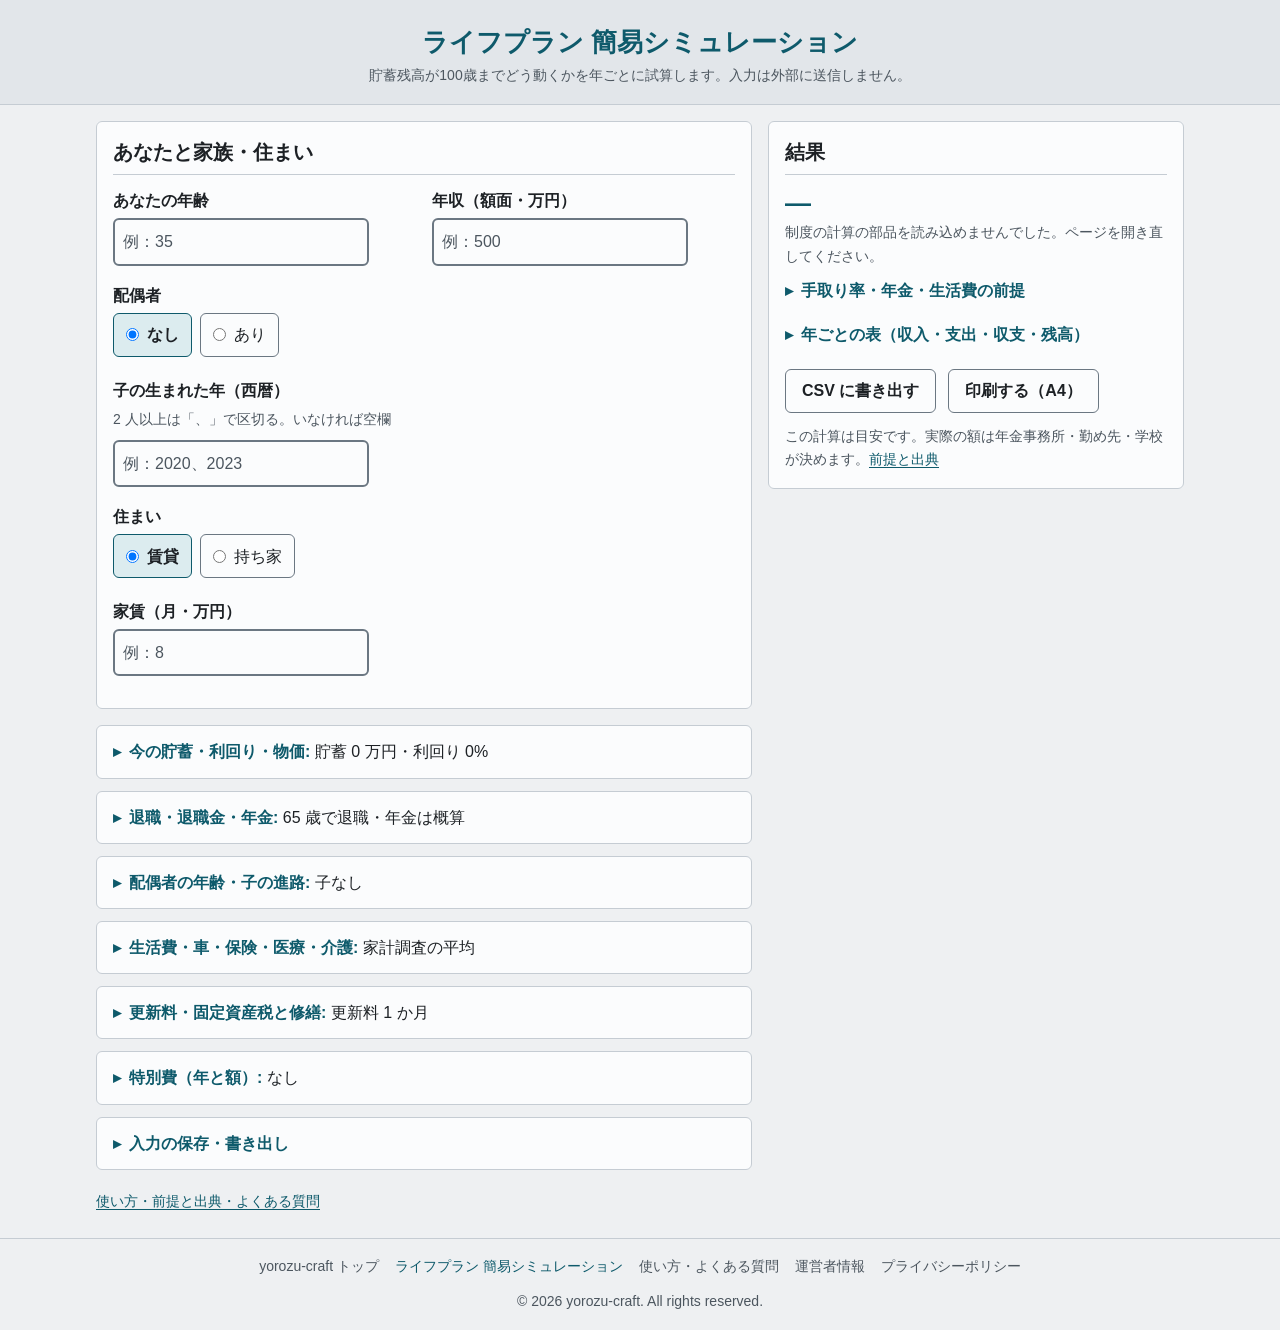
==== commit 05c4b707: "K192 段 3 の 4: lifeplan を v2 の皮へ（v1 の carry と固有色・影を消し、部品を皮の名前に、PC は入力を左・結果を右の 2 列、固定バーは上端の .fixed-bar" ====
--- a/index.html
+++ b/index.html
@@ -18,8 +18,8 @@
   <meta property="og:image:width" content="1200">
   <meta property="og:image:height" content="630">
   <meta name="twitter:card" content="summary_large_image">
-  <meta name="theme-color" content="#8b4513" media="(prefers-color-scheme: light)">
-  <meta name="theme-color" content="#1c1814" media="(prefers-color-scheme: dark)">
+  <meta name="theme-color" content="#eef0f2" media="(prefers-color-scheme: light)">
+  <meta name="theme-color" content="#15191d" media="(prefers-color-scheme: dark)">
 
   <script type="application/ld+json">
   {
@@ -45,7 +45,7 @@
 </head>
 <body>
 
-  <div class="fixbar" id="fixbar" role="status" hidden>
+  <div class="fixed-bar" id="fixbar" role="status" hidden>
     <a href="#result-card"><span id="fixbar-text"></span> ▸ 結果へ</a>
   </div>
 
@@ -54,7 +54,7 @@
     <p class="subtitle">貯蓄残高が100歳までどう動くかを年ごとに試算します。入力は外部に送信しません。</p>
   </header>
 
-  <main class="app-main">
+  <main class="app-main layout-2col">
     <form id="form" autocomplete="off" onsubmit="return false">
 
       <fieldset class="card req">
@@ -108,10 +108,10 @@
         </div>
       </fieldset>
 
-      <section class="card result-card" id="result-card" tabindex="-1" aria-labelledby="h-result">
+      <section class="card" id="result-card" tabindex="-1" aria-labelledby="h-result">
         <h2 id="h-result">結果</h2>
         <div id="result-main" aria-live="polite">
-          <p class="result-big" id="result">—</p>
+          <p class="result-num" id="result">—</p>
           <p class="result-sub" id="result-sub">4 項目を入れると出ます。</p>
         </div>
         <div class="kpis" id="kpis" hidden>
@@ -135,8 +135,8 @@
           <div class="table-wrap"><table class="years" id="years"></table></div>
         </details>
         <div class="btn-row no-print">
-          <button type="button" id="csv" class="btn btn-sub" disabled>CSV に書き出す</button>
-          <button type="button" id="print" class="btn btn-sub" disabled>印刷する（A4）</button>
+          <button type="button" id="csv" class="btn" disabled>CSV に書き出す</button>
+          <button type="button" id="print" class="btn" disabled>印刷する（A4）</button>
         </div>
         <p class="small">この計算は目安です。実際の額は年金事務所・勤め先・学校が決めます。<a href="./guide.html">前提と出典</a></p>
       </section>
@@ -273,7 +273,7 @@
         <details class="card opt" id="opt-special">
           <summary>特別費（年と額）: <span class="opt-state">なし</span></summary>
           <div id="special-rows"></div>
-          <button type="button" class="btn btn-sub" id="special-add">＋ 足す</button>
+          <button type="button" class="btn" id="special-add">＋ 足す</button>
         </details>
       </div>
     </form>
@@ -282,13 +282,13 @@
       <summary>入力の保存・書き出し</summary>
       <p class="small">入力内容はこの端末のブラウザ（localStorage、<code>lifeplan_</code> で始まるキー）にだけ保存され、外部には送信されません。書き出し・読み込み・消去はこの画面のボタンから。</p>
       <div class="btn-row">
-        <button type="button" id="share" class="btn btn-sub">結果を開くリンクをコピー</button>
-        <button type="button" id="backup-export" class="btn btn-sub">ファイルに書き出す</button>
-        <button type="button" id="backup-import" class="btn btn-sub">ファイルから読み込む</button>
+        <button type="button" id="share" class="btn">結果を開くリンクをコピー</button>
+        <button type="button" id="backup-export" class="btn">ファイルに書き出す</button>
+        <button type="button" id="backup-import" class="btn">ファイルから読み込む</button>
       </div>
       <input type="file" id="backup-file" accept=".json,application/json" hidden>
       <p id="backup-msg" class="small" aria-live="polite"></p>
-      <p><button type="button" class="btn btn-sub" data-reset-storage="lifeplan_">保存した内容をすべて消す（初期状態に戻す）</button></p>
+      <p><button type="button" class="btn" data-reset-storage="lifeplan_">保存した内容をすべて消す（初期状態に戻す）</button></p>
     </details>
 
     <p class="small"><a href="./guide.html">使い方・前提と出典・よくある質問</a></p>
--- a/style.css
+++ b/style.css
@@ -1,186 +1,111 @@
 /* ===========================
-   ライフプラン 簡易シミュレーション — yorozu-craft 共通の和紙風の配色
-   色・字・余白はトークン（下の yorozu-common の :root）だけを使う。ツール固有の色を足すときは end の後に :root を書く。
+   ライフプラン 簡易シミュレーション — yorozu-craft 共通の皮（v2）
+   色・字・余白はトークン（上の yorozu-common の皮）だけを使う。
    ダークモードは端末の設定に自動で合わせる（prefers-color-scheme。手動切替は付けない）
    =========================== */
-/* yorozu-common:begin v1 — サイト共通の部品とトークン。正本は youheioonuki.github.io の tools/common/yorozu-common.css。
-   この begin〜end の間は手で直さない（tools/sync-common.mjs で全ツールに配る。ツール固有の上書きは end の後に書く）。
-   出どころ（2026-10-03 確認。yorozu-plans 企画書 59）:
-   - デジタル庁デザインシステム https://design.digital.go.jp/dads/ のコンテンツを加工して作成
-     （フォーカスの輪・リンクの下線・字の大きさの下限・行間・入力欄のエラー表示）。
-     トークンの値は @digital-go-jp/design-tokens 2.0.1（MIT, (c) 2023 デジタル庁）から
-   - GOV.UK Frontend 6.5.1（MIT, (c) Crown copyright）の考え方: visually-hidden、エラーの文の前に読み上げ用の語
-   - 色は和紙風のまま（値は 2026-09-23 からの共通の値）。Web フォントは読まない（ROADMAP 3.3・D2） */
-:root {
-  color-scheme: light dark;
-  --bg: #f0ebe0;
-  --bg-2: #e6dfd0;
-  --card: #faf6ee;
-  --text: #3a3025;
-  --muted: #6e604f;          /* 本文の補足。--bg の上で 5.1:1 */
-  --accent: #8b4513;
-  --accent-soft: #f3e6d8;
-  --border: #cfc0a0;         /* 飾りの線（区切り）だけ。操作できる物の枠には --input-border */
-  --input-border: #857561;   /* 入力欄の枠。WCAG 1.4.11 の 3:1（--bg で 3.7:1）。DADS の入力欄は gray-600 の 1px */
-  --shadow: rgba(58, 48, 37, 0.12);
-  --error: #ce0000;          /* DADS red-900（semantic error-2） */
-  --ok: #197a4b;             /* DADS green-800（semantic success-2） */
-  --focus: #ffd43d;          /* DADS yellow-300 */
-  --focus-ring: #000;        /* DADS: 黒 4px の輪＋黄 2px */
-  --font-ui: "Noto Sans JP", "Noto Sans CJK JP", "Hiragino Sans", "Hiragino Kaku Gothic ProN", Meiryo, sans-serif;
-  /* 字の大きさ（DADS: 本文と操作は 16px 以上、補足は 14px まで、14px 未満は使わない） */
-  --fs-s: 0.875rem;
-  --fs-m: 1rem;
-  --fs-l: 1.25rem;           /* 見出し（隣の段との比 1.25 以上: impeccable typeset） */
-  --fs-xl: 1.625rem;         /* ページの題 */
-  --lh-body: 1.7;            /* DADS の本文の行間 170% */
-  --lh-tight: 1.4;           /* 見出し */
-  /* 余白（4px を基準。DADS の spacing） */
-  --sp-1: 0.25rem;
-  --sp-2: 0.5rem;
-  --sp-3: 0.75rem;
-  --sp-4: 1rem;
-  --sp-6: 1.5rem;
-  --sp-8: 2rem;
-  --radius: 8px;
-  --tap: 44px;               /* 押せる物の高さの下限（DADS・SCREEN 5 章） */
-}
-@media (prefers-color-scheme: dark) {
-  :root {
-    --bg: #1c1814;
-    --bg-2: #25201a;
-    --card: #2b251e;
-    --text: #ece4d6;
-    --muted: #b9ab96;
-    --accent: #e0a066;
-    --accent-soft: #3a2e22;
-    --border: #4a3f33;
-    --input-border: #8c7d68;
-    --shadow: rgba(0, 0, 0, 0.4);
-    --error: #ff8a7a;
-    --ok: #6fcf97;
-    --focus-ring: #ffd43d;   /* 暗い地では黄の輪＋黒の縁 */
-    --focus: #000;
-  }
-}
+/* yorozu-common:begin v2 — サイト共通の土台と皮。正本は youheioonuki.github.io の tools/common/v2/base.css と skin.css（yorozu-plans DESIGN.md）。
+   この begin〜end の間は手で直さない（tools/sync-common.mjs で全ツールに配る。ツール固有の上書きは end の後に書く） */
+/* yorozu-common v2 土台の層（yorozu-plans ROADMAP 7.98 D369、DESIGN.md）。すべてのページ（見せる・遊ぶ・世界を持つページも）に当てる。
+   見た目（色・字・面）は持たない: リセット、押せる高さ、フォーカスの輪、入力の字の大きさ、読み上げの隠し字、動きを減らす設定、印刷で広告を出さない。
+   色の値は各ページか共通の皮（skin.css）が --focus-ring・--focus・--muted・--error を決める。無ければ下の既定
+   出どころ（v1 から引き継ぎ。2026-10-03 確認、yorozu-plans 企画書 59）: デジタル庁デザインシステム https://design.digital.go.jp/dads/ のコンテンツを加工して作成
+   （フォーカスの輪・字の大きさの下限・入力欄のエラー表示。値は @digital-go-jp/design-tokens 2.0.1、MIT, (c) 2023 デジタル庁）。
+   GOV.UK Frontend 6.5.1（MIT, (c) Crown copyright）の考え方: visually-hidden、エラーの文の前に読み上げ用の語 */
+:root { --tap: 44px; --sp-1: 0.25rem; --sp-2: 0.5rem; --sp-3: 0.75rem; --sp-4: 1rem; --sp-6: 1.5rem; --sp-8: 2rem; --fs-s: 0.875rem; --fs-m: 1rem; --fs-l: 1.25rem; --fs-xl: 1.625rem; }
 *, *::before, *::after { box-sizing: border-box; margin: 0; padding: 0; }
 [hidden] { display: none !important; }
 html { -webkit-text-size-adjust: 100%; text-size-adjust: 100%; }
-body { font-family: var(--font-ui); background: var(--bg); color: var(--text); line-height: var(--lh-body); }
-/* リンクは色と下線の両方（DADS リンクテキスト）。ホバーで下線を太く */
-a { color: var(--accent); text-decoration-thickness: 1px; text-underline-offset: 3px; }
-@media (hover: hover) { a:hover { text-decoration-thickness: 3px; } }
-/* フォーカスの輪（DADS）。:where で詳しさを 0 にして、ツールの規則で上書きできるようにする */
 :where(a, button, input, select, textarea, summary, [tabindex]):focus-visible {
-  outline: 4px solid var(--focus-ring); outline-offset: 2px; box-shadow: 0 0 0 2px var(--focus);
-}
+  outline: 4px solid var(--focus-ring, #000); outline-offset: 2px; box-shadow: 0 0 0 2px var(--focus, #ffd43d);
+}
+@media (forced-colors: active) { :where(a, button, input, select, textarea, summary):focus-visible { outline-color: Highlight; } }
 :where(input, select, textarea, button) { font: inherit; color: inherit; }
-/* 入力欄の例（placeholder）も 4.5:1。ブラウザ既定の灰色は和紙の地で 4.3:1 */
-:where(input, textarea)::placeholder { color: var(--muted); opacity: 1; }
-/* 入力欄の字は 16px 以上（iPhone で拡大されない・DADS） */
 :where(input:not([type="checkbox"]):not([type="radio"]):not([type="range"]), select, textarea) { font-size: max(1rem, 16px); }
-/* エラー（DADS: 枠を赤に、文の頭に「＊」。GOV.UK: 読み上げには「エラー:」を先に）。
-   使い方: <p class="field-error" id="x-err"><span class="visually-hidden">エラー:</span>＊ 0 以上の数を入れてください</p> と aria-describedby */
-[aria-invalid="true"] { border-color: var(--error) !important; }
-.field-error { color: var(--error); font-weight: 700; margin-top: var(--sp-1); }
-/* 画面には出さず、読み上げだけ（GOV.UK govuk-visually-hidden） */
+:where(button, summary, [role="button"]) { min-height: var(--tap); }
+[aria-invalid="true"] { border-color: var(--error, #ce0000) !important; }
+.field-error { color: var(--error, #ce0000); font-weight: 700; margin-top: var(--sp-1); }
 .visually-hidden {
   position: absolute !important; width: 1px !important; height: 1px !important; margin: 0 !important; padding: 0 !important;
   overflow: hidden !important; clip-path: inset(50%) !important; white-space: nowrap !important; border: 0 !important;
 }
-@media (forced-colors: active) { :where(a, button, input, select, textarea, summary):focus-visible { outline-color: Highlight; } }
-/* 読む行の長さ: 1 行 40 字前後まで（REVIEW C9 line-length）。画面の幅いっぱいに伸びる見出し帯の説明文に */
-.app-header > p { max-width: 40em; margin-left: auto; margin-right: auto; }
-/* 印刷では広告を出さない（SCREEN 4 章。全ツール共通） */
+@media (prefers-reduced-motion: reduce) { *, *::before, *::after { animation-duration: 0.01ms !important; animation-iteration-count: 1 !important; transition-duration: 0.01ms !important; scroll-behavior: auto !important; } }
 @media print { ins.adsbygoogle, .google-auto-placed, iframe[id^="aswift"], iframe[id^="google_ads"] { display: none !important; } }
+/* yorozu-common v2 共通の皮（B「静かな道具」。yorozu-plans ROADMAP 7.94〜7.99 D364・D366・D369、正典は DESIGN.md）。
+   当てるのは計算・制度・道具・読み物・案内（docs/content-classes.csv の「皮」が「共通」）。base.css の後、ページ自身の CSS の前に読む（ページが上書きできる）。
+   土台だけのページは <html data-skin="base">（CSV の「皮」から機械で付ける）で、この皮はすべて外れる。同じ CSS を共通と土台のページが使っていても出し分けられる。
+   どの規則も :where() で詳細度を上げない（トークンは 0、要素の規則は要素 1 つ分のまま）。影・装飾・2 色以上の強調・端末依存の明朝は使わない */
+:where(html:not([data-skin="base"])) {
+  color-scheme: light dark;
+  --bg: #eef0f2; --bg-2: #e2e6ea; --card: #fbfcfd; --text: #1d2125; --muted: #4c565f;
+  --accent: #0e5a6b; --accent-soft: #dcecef; --on-accent: #ffffff;
+  --border: #c5ccd3; --input-border: #6b7782;
+  --error: #ce0000; --ok: #197a4b; --focus: #ffd43d; --focus-ring: #000;
+  --font-ui: "Noto Sans JP", "Noto Sans CJK JP", "Hiragino Sans", "Hiragino Kaku Gothic ProN", Meiryo, sans-serif;
+  --lh-body: 1.7; --lh-tight: 1.4; --radius: 6px; --line-input: 2px;
+}
+@media (prefers-color-scheme: dark) {
+  :where(html:not([data-skin="base"])) {
+    --bg: #15191d; --bg-2: #1c2227; --card: #1a1f24; --text: #e8ecef; --muted: #a8b3bc;
+    --accent: #6fc3d4; --accent-soft: #14323a; --on-accent: #0b1a1e;
+    --border: #2f373e; --input-border: #7a8792; --error: #ff8a7a; --ok: #6fcf97; --focus: #000; --focus-ring: #ffd43d;
+  }
+}
+:where(html:not([data-skin="base"])) body { font-family: var(--font-ui); background: var(--bg); color: var(--text); line-height: var(--lh-body); font-variant-numeric: tabular-nums; }
+:where(html:not([data-skin="base"])) h1 { font-size: var(--fs-xl); font-weight: 800; line-height: var(--lh-tight); }
+:where(html:not([data-skin="base"])) h2 { font-size: var(--fs-l); font-weight: 800; line-height: var(--lh-tight); }
+:where(html:not([data-skin="base"])) h3 { font-size: var(--fs-m); font-weight: 800; }
+:where(html:not([data-skin="base"])) a { color: var(--accent); text-decoration-thickness: 1px; text-underline-offset: 3px; }
+@media (hover: hover) { :where(html:not([data-skin="base"])) a:hover { text-decoration-thickness: 3px; } }
+:where(html:not([data-skin="base"])) :where(input, textarea)::placeholder { color: var(--muted); opacity: 1; }
+/* 部品: 入力の箱 */
+:where(html:not([data-skin="base"])) :where(input:not([type="checkbox"]):not([type="radio"]):not([type="range"]), select, textarea) { border: var(--line-input) solid var(--input-border); border-radius: var(--radius); background: var(--card); min-height: var(--tap); padding: var(--sp-1) var(--sp-3); }
+:where(html:not([data-skin="base"])) :where(input, select, textarea):focus { border-color: var(--text); }
+/* 部品: ボタン（主は塗り、副は線） */
+:where(html:not([data-skin="base"])) :where(button, .btn) { border: 1px solid var(--input-border); border-radius: var(--radius); background: var(--card); color: var(--text); font-weight: 700; padding: 0 var(--sp-4); cursor: pointer; }
+:where(html:not([data-skin="base"])) :where(button[type="submit"], .btn-primary) { background: var(--accent); border-color: var(--accent); color: var(--on-accent); }
+/* 部品: チップ・面・折りたたみ（開閉の印 ▶ を残すため list-item のまま、高さは上下の余白と土台の min-height で）・結果の数字・注意の帯・固定バー */
+:where(html:not([data-skin="base"])) :where(.chip) { display: inline-flex; align-items: center; min-height: var(--tap); padding: 0 var(--sp-3); border: 1px solid var(--input-border); border-radius: var(--radius); color: var(--text); text-decoration: none; font-weight: 700; }
+:where(html:not([data-skin="base"])) :where(.card) { background: var(--card); border: 1px solid var(--border); border-radius: var(--radius); padding: var(--sp-4); }
+:where(html:not([data-skin="base"])) :where(details) > summary { padding-block: var(--sp-2); cursor: pointer; font-weight: 700; }
+:where(html:not([data-skin="base"])) :where(.result-num, .money, output) { font-size: var(--fs-xl); font-weight: 800; }
+:where(html:not([data-skin="base"])) :where(.notice, [data-keep]) { border-left: 4px solid var(--text); background: var(--bg-2); padding: var(--sp-2) var(--sp-3); }
+:where(html:not([data-skin="base"])) :where(.fixed-bar) { position: sticky; bottom: 0; background: var(--card); border-top: 1px solid var(--border); padding: var(--sp-2) var(--sp-4); }
 /* yorozu-common:end */
 
-
 /* ヘッダー */
-.app-header {
-  text-align: center;
-  padding: var(--sp-6) var(--sp-4) var(--sp-4);
-  background: var(--bg-2);
-  border-bottom: 1px solid var(--border);
-}
-.app-header h1 { font-size: var(--fs-xl); color: var(--accent); line-height: var(--lh-tight); }
-.app-header .subtitle { font-size: var(--fs-s); color: var(--muted); margin-top: var(--sp-1); }
+.app-header { text-align: center; padding: var(--sp-6) var(--sp-4) var(--sp-4); background: var(--bg-2); border-bottom: 1px solid var(--border); }
+.app-header h1 { color: var(--accent); }
+.app-header .subtitle { font-size: var(--fs-s); color: var(--muted); margin: var(--sp-1) auto 0; max-width: 40em; }
 
 /* レイアウト */
 .app-main { max-width: 680px; margin: 0 auto; padding: var(--sp-4); }
-.card {
-  background: var(--card);
-  border: 1px solid var(--border);
-  border-radius: 8px;
-  padding: var(--sp-4);
-  margin-bottom: var(--sp-4);
-}   /* quieter: 影を付けない（枠と面で十分。重なりを示す固定バーだけ影を残す） */
-.card h2 {
-  font-size: var(--fs-l);
-  line-height: var(--lh-tight);
-  color: var(--text);   /* quieter: 見出しは本文の色。アクセントの色はリンク・結果・主なボタンだけ */
-  border-bottom: 1px solid var(--border);
-  padding-bottom: var(--sp-2);
-  margin-bottom: var(--sp-3);
-}
+.card { margin-bottom: var(--sp-4); }
+.card h2 { color: var(--text); border-bottom: 1px solid var(--border); padding-bottom: var(--sp-2); margin-bottom: var(--sp-3); }
 
 /* 入力 */
 .field { margin-bottom: var(--sp-4); }
 .field label { display: block; font-weight: 700; font-size: var(--fs-m); margin-bottom: var(--sp-1); }
 .field .hint { font-size: var(--fs-s); color: var(--muted); margin-bottom: var(--sp-2); }
-.field input[type="number"], .field input[type="text"], .field select {
-  width: 100%;
-  max-width: 16rem;
-  padding: var(--sp-2) var(--sp-2);
-  font-size: 1rem;
-  min-height: var(--tap);
-  border: 1px solid var(--input-border);   /* DADS インプットテキスト: 枠は 3:1 以上（WCAG 1.4.11） */
-  border-radius: 6px;
-  background: var(--card);
-  color: var(--text);
-}
-
-.btn {
-  display: inline-block;
-  padding: var(--sp-2) var(--sp-4);
-  border: none;
-  border-radius: 6px;
-  background: var(--accent);
-  color: var(--card);
-  font-size: var(--fs-m);
-  font-weight: 700;
-  cursor: pointer;
-}
-
-/* 控えめなボタン（保存・書き出し・消去など、主な操作ではないもの）。枠だけ。主な操作は .btn だけ（distill: 目立つボタンは 1 画面に 1 つ） */
-.btn-sub { background: transparent; color: var(--accent); border: 1px solid var(--accent); font-weight: 400; }
+.field input[type="number"], .field input[type="text"], .field select { width: 100%; max-width: 16rem; padding: var(--sp-2); }
+
+.btn { min-height: var(--tap); }
 
 /* 使い方ページの先頭の「ツールを使う」1 行（箱に入れない） */
 .to-tool { margin: 0 0 var(--sp-4); font-weight: 700; }
 .to-tool a::after { content: ' →'; }
 
 /* 読みもの（guide.html） */
-.content h3 { font-size: var(--fs-m); margin: var(--sp-4) 0 var(--sp-1); }
-.content p, .content li { font-size: var(--fs-m); }   /* typeset: 本文は 16px（DADS） */
+.content h3 { margin: var(--sp-4) 0 var(--sp-1); }
+.content p, .content li { font-size: var(--fs-m); }
 .content p + p { margin-top: var(--sp-2); }
 .content ul, .content ol { padding-left: 1.3rem; margin: var(--sp-1) 0; }
 .faq dt { font-weight: 700; margin-top: var(--sp-3); font-size: var(--fs-m); }
 .faq dt::before { content: 'Q. '; color: var(--muted); }
 .faq dd { font-size: var(--fs-m); color: var(--text); padding: var(--sp-1) 0 var(--sp-2) var(--sp-4); border-bottom: 1px solid var(--border); }
-.info-list { display: grid; grid-template-columns: max-content 1fr; gap: var(--sp-2) var(--sp-4); font-size: var(--fs-m); }
-.info-list dt { font-weight: 600; }
-.info-list dd { color: var(--muted); }
 .small { font-size: var(--fs-s); color: var(--muted); margin-top: var(--sp-2); }
 
 /* フッター */
-.app-footer {
-  text-align: center;
-  padding: var(--sp-4);
-  font-size: var(--fs-s);
-  color: var(--muted);
-  border-top: 1px solid var(--border);
-  margin-top: var(--sp-2);
-}
+.app-footer { text-align: center; padding: var(--sp-4); font-size: var(--fs-s); color: var(--muted); border-top: 1px solid var(--border); margin-top: var(--sp-2); }
 .footer-nav ul { list-style: none; display: flex; justify-content: center; flex-wrap: wrap; gap: var(--sp-2) var(--sp-4); margin-bottom: var(--sp-3); }
 .footer-nav a { color: var(--muted); text-decoration: none; }
 .footer-nav a:hover, .footer-nav a[aria-current="page"] { color: var(--accent); }
@@ -190,74 +115,73 @@
 }
 
 /* ===========================
-   画面の骨組み（yorozu-plans の docs/SCREEN.md。README「ツールを追加するとき」25）
-   必須の入力（fieldset.req）→ 結果（.result-card）→ くわしく入れる（details.opt）、上端の固定バー、PC の 2 カラム
-   seido-keisan/nenmatsu と gakushu-print の試験（2026-09-24）から取り出したもの
+   画面の骨組み（yorozu-plans の docs/SCREEN.md）
+   必須の入力（fieldset.req）→ 結果（#result-card）→ くわしく入れる（details.opt）、上端の固定バー、PC の 2 列
    =========================== */
 fieldset.card { min-width: 0; }
 .req legend {
   float: left; width: 100%;   /* legend を枠の上に載せず、h2 と同じ見た目で枠の中に置く */
-  font-size: var(--fs-l); line-height: var(--lh-tight); font-weight: 700; color: var(--text);
+  font-size: var(--fs-l); line-height: var(--lh-tight); font-weight: 800; color: var(--text);
   border-bottom: 1px solid var(--border); padding-bottom: var(--sp-2); margin-bottom: var(--sp-3);
 }
 .req legend + * { clear: both; }
 
 /* 結果: 大きな数字 1 つ＋ 1 行。内訳は details.rels */
-.result-card { scroll-margin-top: 56px; }   /* 固定バー（44px）で見出しが隠れないように */
-.result-card:focus { outline: none; }
-.result-big { font-size: 1.8rem; font-weight: 700; color: var(--accent); line-height: 1.3; }
+#result-card { scroll-margin-top: 56px; }   /* 固定バー（44px）で見出しが隠れないように */
+#result-card:focus { outline: none; }
+.result-num { color: var(--accent); line-height: 1.3; }
 .result-sub { font-size: var(--fs-s); color: var(--muted); }
-details.rels > summary { cursor: pointer; min-height: 44px; padding: var(--sp-2) 0; list-style: none; color: var(--accent); font-size: var(--fs-m); }
+details.rels > summary { cursor: pointer; padding: var(--sp-2) 0; list-style: none; color: var(--accent); font-size: var(--fs-m); }
 details.rels > summary::-webkit-details-marker { display: none; }
 details.rels > summary::before { content: '▸'; margin-right: var(--sp-2); }
 details.rels[open] > summary::before { content: '▾'; }
 
 /* くわしく入れる（1 グループ 1 つの details）。summary の .opt-state に今の状態を出す（screen.js の detailsSummary） */
 details.card.opt { padding: 0 var(--sp-4); margin-bottom: var(--sp-3); }
-details.card.opt > summary {
-  cursor: pointer; display: block; min-height: 44px; padding: var(--sp-3) 0;
-  color: var(--accent); font-weight: 700; font-size: var(--fs-m); list-style: none;
-}
+details.card.opt > summary { display: block; padding: var(--sp-3) 0; color: var(--accent); font-size: var(--fs-m); list-style: none; }
 details.card.opt > summary::-webkit-details-marker { display: none; }
 details.card.opt > summary::before { content: '▸'; margin-right: var(--sp-2); }
 details.card.opt[open] > summary::before { content: '▾'; }
 details.card.opt[open] { padding-bottom: var(--sp-3); }
 details.card.opt[open] > summary { border-bottom: 1px solid var(--border); margin-bottom: var(--sp-3); }
-.opt-state { color: var(--text); font-weight: normal; }
-.btn-row { display: flex; flex-wrap: wrap; gap: var(--sp-3); margin: var(--sp-3) 0; }   /* ボタンの間隔（SCREEN.md 5 章。4 章の上下 12px 以上は margin で） */
-.btn-row .btn { min-height: 44px; }
-
-/* 固定バー（SCREEN.md 0 章の 3・D59）: 上端に 1 行、高さ 44px。下端は AdSense のアンカー広告が使う。
-   読み込み時は hidden（screen.js が出し入れする。fixed なのでレイアウトはずれない） */
-.fixbar {
-  position: fixed; top: 0; left: 0; right: 0; z-index: 50; height: 44px;
-  background: var(--card); border-bottom: 2px solid var(--accent); box-shadow: 0 2px 8px var(--shadow);
-}
-.fixbar a, .fixbar button {
-  display: block; width: 100%; max-width: 720px; margin: 0 auto; padding: 0 var(--sp-4); height: 42px; line-height: 42px; text-align: center;
-  white-space: nowrap; overflow: hidden; text-overflow: ellipsis; font: inherit; font-weight: 700;
-  color: var(--accent); background: none; border: none; text-decoration: none; cursor: pointer;
-}
-.fixbar a:focus-visible, .fixbar button:focus-visible { outline-offset: -4px; }   /* 共通の輪を内側に（上端で切れないように） */
-
-/* PC（900px 以上）の 2 カラム（D63: 制度の計算機だけ）。<main class="app-main layout-2col"> にすると、
-   左に入力・右に結果（sticky）。結果が常に見えるので、固定バーに fixbar-narrow も付けて PC では出さない */
-@media (min-width: 900px) {
-  .fixbar-narrow { display: none !important; }
+.opt-state { color: var(--text); font-weight: 400; }
+.btn-row { display: flex; flex-wrap: wrap; gap: var(--sp-3); margin: var(--sp-3) 0; }
+
+/* 固定バー（SCREEN.md 0 章の 3・D59・D413）: 上端に 1 行、高さ 44px。下端は AdSense のアンカー広告が使う。
+   読み込み時は hidden（screen.js が出し入れする） */
+.fixed-bar { position: fixed; top: 0; bottom: auto; left: 0; right: 0; z-index: 50; height: 44px; padding: 0; border-top: 0; border-bottom: 2px solid var(--accent); }
+.fixed-bar a { display: block; width: 100%; max-width: 720px; margin: 0 auto; padding: 0 var(--sp-4); height: 42px; line-height: 42px; text-align: center; white-space: nowrap; overflow: hidden; text-overflow: ellipsis; font-weight: 700; text-decoration: none; }
+.fixed-bar a:focus-visible { outline-offset: -4px; }   /* 共通の輪を内側に（上端で切れないように） */
+
+/* PC（960px 以上）: 入力を左・結果を右の 2 列（D371）。1 画面目に両方入る。結果が常に見えるので固定バーは出さない */
+@media (min-width: 960px) {
+  .fixed-bar { display: none !important; }
   .layout-2col { max-width: 1120px; display: grid; grid-template-columns: minmax(0, 1fr) minmax(0, 26rem); column-gap: var(--sp-4); align-items: start; }
   .layout-2col > *, .layout-2col > form > * { grid-column: 1; }
   .layout-2col > form { display: contents; }
-  .layout-2col .result-card { grid-column: 2; grid-row: 1 / span 30; position: sticky; top: 1rem; max-height: calc(100vh - 2rem); overflow-y: auto; }
+  .layout-2col #result-card { grid-column: 2; grid-row: 1 / span 30; position: sticky; top: var(--sp-4); max-height: calc(100vh - 2rem); overflow-y: auto; }
 }
 
 @media print {
-  .fixbar, .no-print { display: none !important; }
+  @page { size: A4; margin: 12mm; }
+  .fixed-bar, .no-print { display: none !important; }
   /* 印刷では折りたたみの中も出す（途中の計算・入れた値を紙に残す） */
   main details::details-content { content-visibility: visible; display: block; }
   main details > summary::before { content: none; }
   .layout-2col { display: block; }
-  .layout-2col .result-card { position: static; max-height: none; overflow: visible; }
-  /* 広告を印刷に出さない規則は yorozu-common の中にある */
+  .layout-2col #result-card { position: static; max-height: none; overflow: visible; }
+  body { background: #fff; color: #000; }
+  .app-footer, .opts, fieldset.req, details.rels > summary { display: none !important; }
+  .card { border: 1px solid #999; }
+  #result-card { break-inside: auto; }
+  .chart-svg { max-height: 85mm; width: auto; max-width: 100%; margin: 0 auto; }
+  .app-header { padding: 0 0 4mm; }
+  .app-main { max-width: none; padding: 0; }
+  #year-box { break-before: page; }
+  table.years { font-size: 7pt; line-height: 1.15; }
+  table.years th, table.years td { padding: 0 2mm; }
+  #basis { font-size: 8pt; }
+  .chart-svg .tick { font-size: 11px; }
 }
 
 /* ===========================
@@ -302,22 +226,6 @@
 table.scen th[scope="row"], table.scen thead th:first-child { text-align: left; }
 table.years tfoot td { text-align: left; color: var(--muted); border: none; }
 .neg, tr.neg td { color: var(--error); font-weight: 700; }
-
-@media print {
-  @page { size: A4; margin: 12mm; }
-  body { background: #fff; color: #000; }
-  .app-footer, .opts, fieldset.req, details.rels > summary { display: none !important; }
-  .card { box-shadow: none; border: 1px solid #999; }
-  .result-card { break-inside: auto; }
-  .chart-svg { max-height: 85mm; width: auto; max-width: 100%; margin: 0 auto; }
-  .app-header { padding: 0 0 4mm; }
-  .app-main { max-width: none; padding: 0; }
-  #year-box { break-before: page; }
-  table.years { font-size: 7pt; line-height: 1.15; }
-  table.years th, table.years td { padding: 0 2mm; }
-  #basis { font-size: 8pt; }
-  .chart-svg .tick { font-size: 11px; }
-}
 table.src { width: 100%; border-collapse: collapse; font-size: var(--fs-s); }
 table.src th, table.src td { border-bottom: 1px solid var(--border); padding: var(--sp-1) var(--sp-2); vertical-align: top; text-align: left; }
 table.src td:nth-child(2) { font-variant-numeric: tabular-nums; }
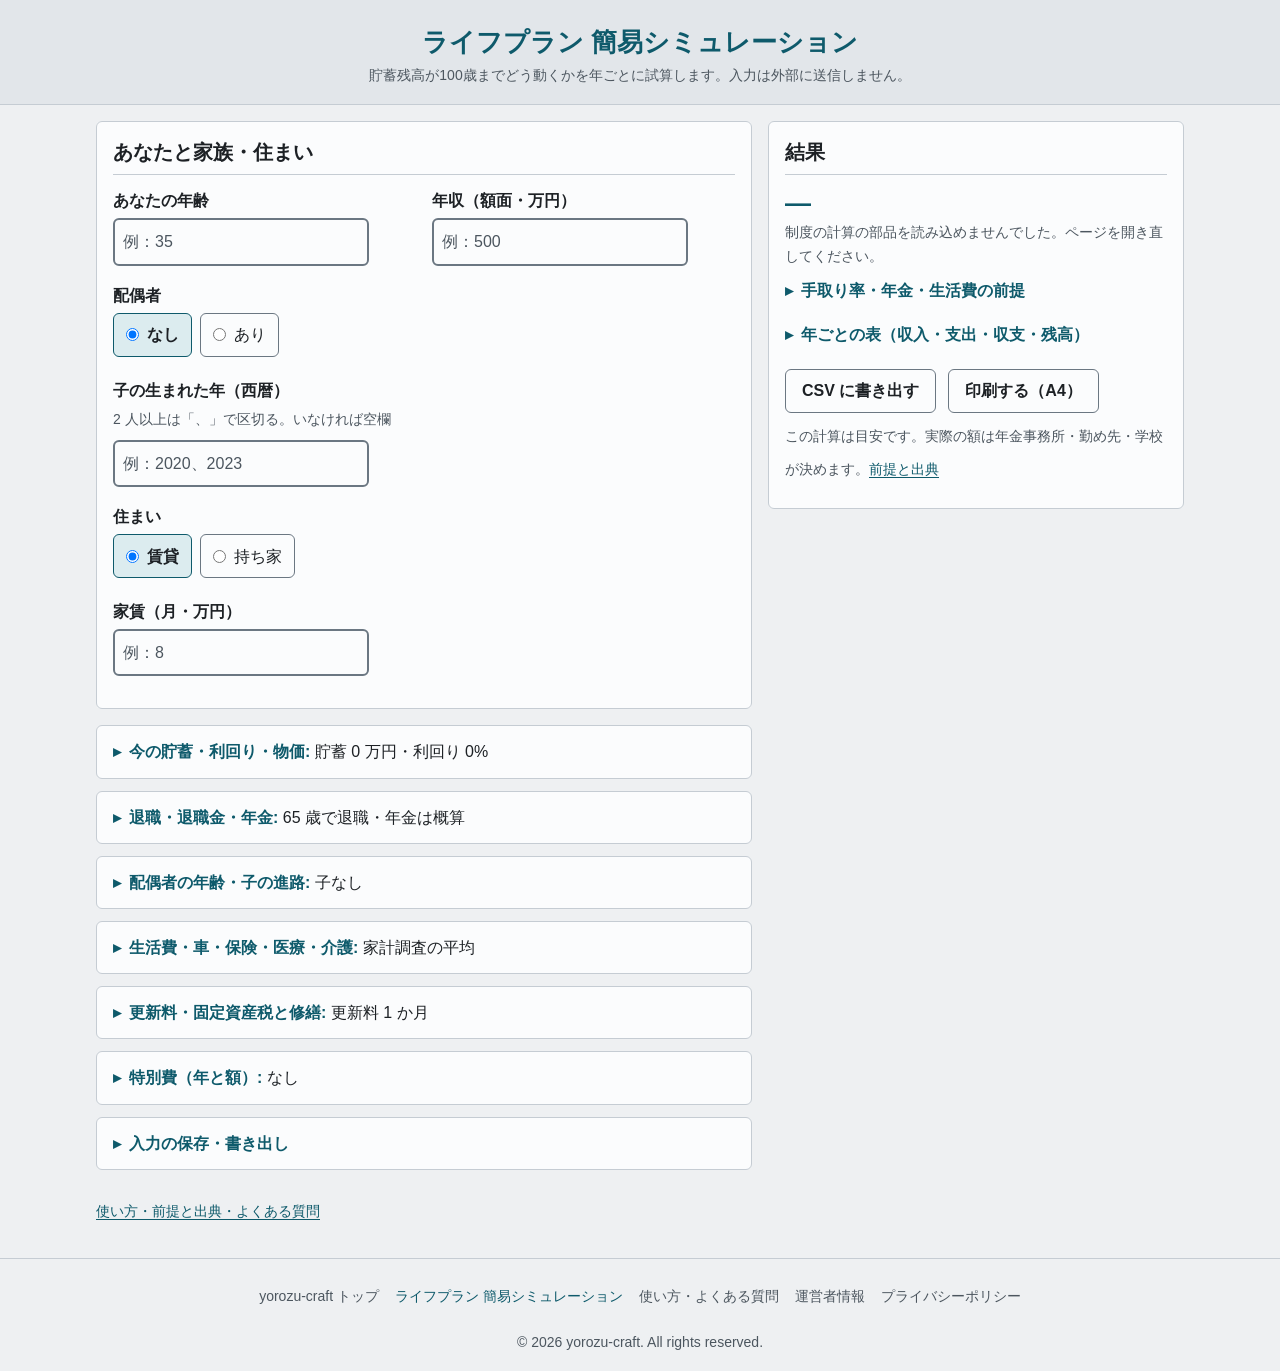
==== commit 7ee41162: "Q-067 続き（yorozu-plans ROADMAP 7.182）: 広告なしの画面と、結果を出す関数が複数ある画面にも window.yzUsed?.() と used.js 対象は種類（計算" ====
--- a/index.html
+++ b/index.html
@@ -309,6 +309,7 @@
   </footer>
 
   <!-- 手取り・税・社会保険料・年金の率は seido-keisan（同じサイトの制度の計算機）の値と計算をそのまま読む（値を写さない） -->
+  <script src="./used.js"></script>
   <script src="../seido-keisan/lib/kyuyo-table-2026.js"></script>
   <script src="../seido-keisan/lib/kyuyo-table-2025.js"></script>
   <script src="../seido-keisan/lib/tax2026.js"></script>
--- a/style.css
+++ b/style.css
@@ -22,6 +22,8 @@
 :where(input, select, textarea, button) { font: inherit; color: inherit; }
 :where(input:not([type="checkbox"]):not([type="radio"]):not([type="range"]), select, textarea) { font-size: max(1rem, 16px); }
 :where(button, summary, [role="button"]) { min-height: var(--tap); }
+/* 1 つだけで置くリンク（nav の並び、使い方から道具へ戻るカード、言語の切り替え、パンくず）も押せる高さに。文中のリンクは対象外（WCAG 2.5.8。K192 の全巡回） */
+:where(nav li > a, p.card > a:only-child, .lang-switch a, .crumb a) { display: inline-flex; align-items: center; min-height: var(--tap); }
 [aria-invalid="true"] { border-color: var(--error, #ce0000) !important; }
 .field-error { color: var(--error, #ce0000); font-weight: 700; margin-top: var(--sp-1); }
 .visually-hidden {
@@ -63,6 +65,9 @@
 /* 部品: ボタン（主は塗り、副は線） */
 :where(html:not([data-skin="base"])) :where(button, .btn) { border: 1px solid var(--input-border); border-radius: var(--radius); background: var(--card); color: var(--text); font-weight: 700; padding: 0 var(--sp-4); cursor: pointer; }
 :where(html:not([data-skin="base"])) :where(button[type="submit"], .btn-primary) { background: var(--accent); border-color: var(--accent); color: var(--on-accent); }
+/* <a> のボタンは a { color } に負けないよう、詳細度を 1 段だけ上げる（D416。主は副の後に書いて勝たせる） */
+:where(html:not([data-skin="base"])) a.btn { color: var(--text); }
+:where(html:not([data-skin="base"])) a.btn-primary { color: var(--on-accent); }
 /* 部品: チップ・面・折りたたみ（開閉の印 ▶ を残すため list-item のまま、高さは上下の余白と土台の min-height で）・結果の数字・注意の帯・固定バー */
 :where(html:not([data-skin="base"])) :where(.chip) { display: inline-flex; align-items: center; min-height: var(--tap); padding: 0 var(--sp-3); border: 1px solid var(--input-border); border-radius: var(--radius); color: var(--text); text-decoration: none; font-weight: 700; }
 :where(html:not([data-skin="base"])) :where(.card) { background: var(--card); border: 1px solid var(--border); border-radius: var(--radius); padding: var(--sp-4); }
@@ -229,3 +234,6 @@
 table.src { width: 100%; border-collapse: collapse; font-size: var(--fs-s); }
 table.src th, table.src td { border-bottom: 1px solid var(--border); padding: var(--sp-1) var(--sp-2); vertical-align: top; text-align: left; }
 table.src td:nth-child(2) { font-variant-numeric: tabular-nums; }
+
+/* 1 行に 1 つのリンク（使い方への行・案内のカード・出典の一覧）も押せる高さに（DESIGN の 44px。K192 段 3 の 4 の検収） */
+:where(html:not([data-skin="base"])) :where(p, li) > a:only-child { display: inline-flex; align-items: center; min-height: var(--tap); }
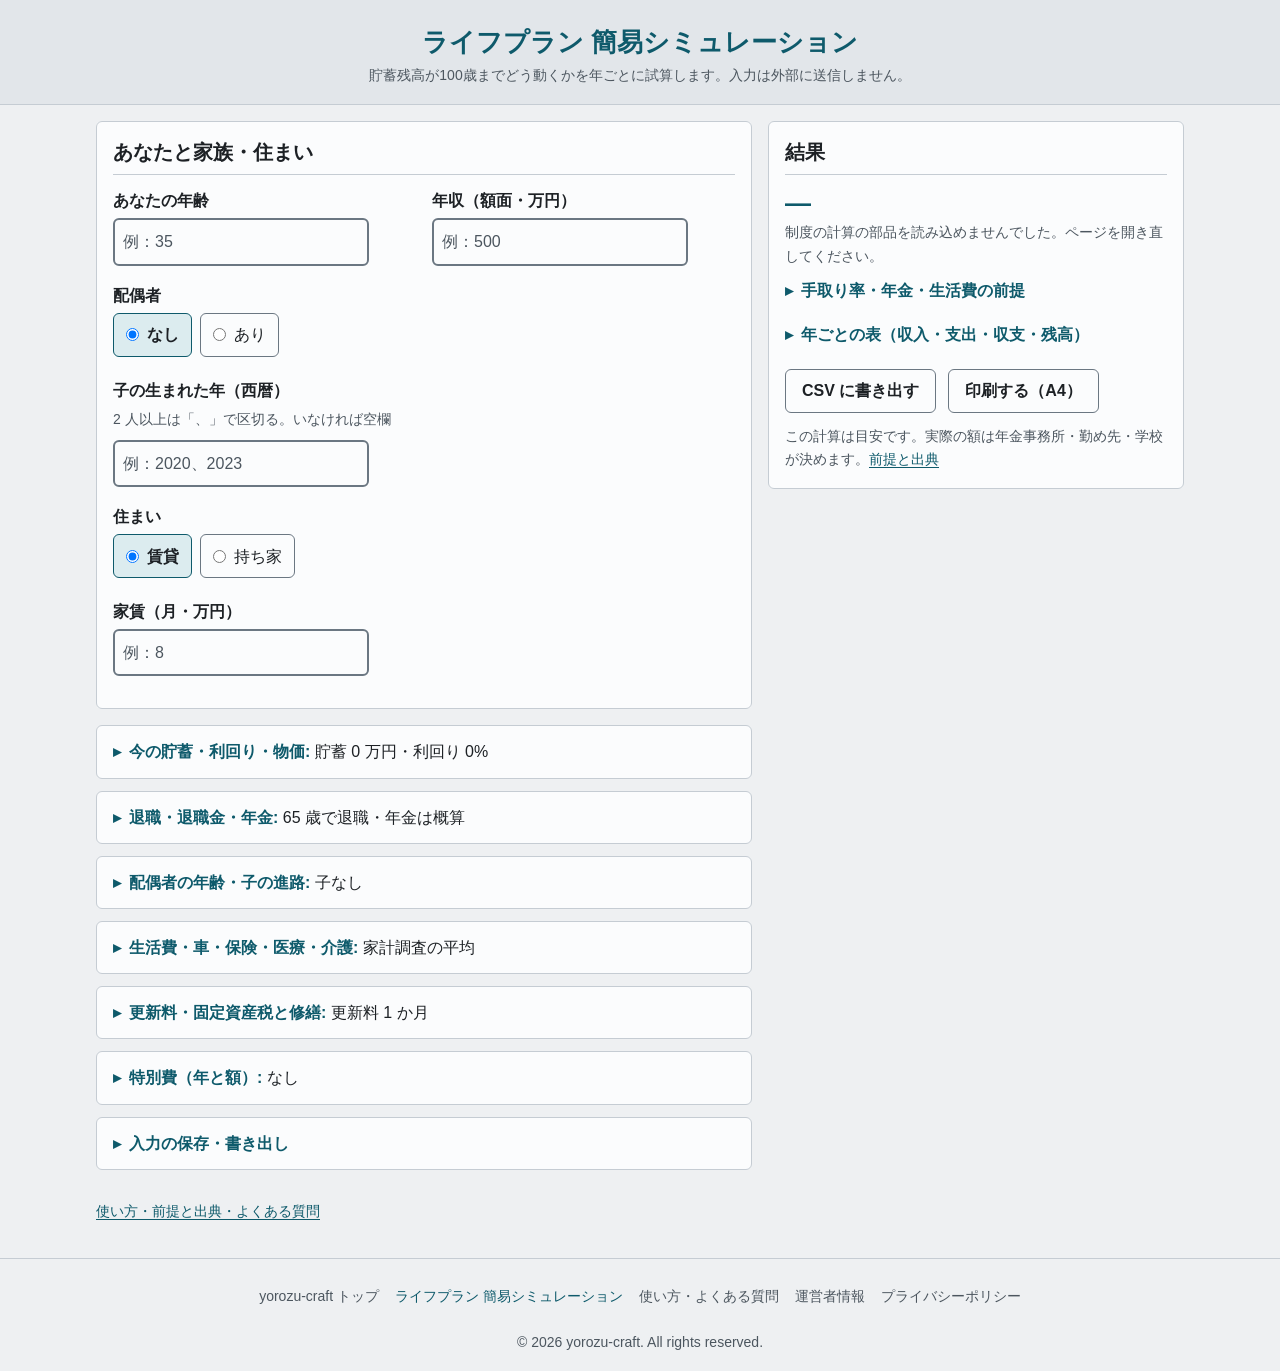
==== commit ce7c1825: "Q-518: 「リンクだけの行」を 44 px にする規則を、箱を名指しする形に（文中の唯一のリンクに当たるのを 0 に） :where(p, li) > a:only-child は :only-c" ====
--- a/index.html
+++ b/index.html
@@ -120,7 +120,7 @@
           <div class="kpi"><span class="kpi-l">教育費の合計</span><span class="kpi-v" id="k-edu">—</span></div>
         </div>
         <figure class="chart" id="chart-box" hidden>
-          <div id="chart"></div>
+          <div id="chart"><button type="button" id="retire-mark" class="retire-mark no-print" hidden aria-keyshortcuts="ArrowLeft ArrowRight Shift+ArrowLeft Shift+ArrowRight"><span class="retire-mark-label" aria-hidden="true">退職の年齢 <span id="retire-mark-num"></span></span><span class="retire-mark-dot" aria-hidden="true"></span></button></div>
           <figcaption class="legend" id="legend"></figcaption>
         </figure>
         <div class="table-wrap" id="scen-box" hidden>
@@ -291,7 +291,7 @@
       <p><button type="button" class="btn" data-reset-storage="lifeplan_">保存した内容をすべて消す（初期状態に戻す）</button></p>
     </details>
 
-    <p class="small"><a href="./guide.html">使い方・前提と出典・よくある質問</a></p>
+    <p class="small link-row"><a href="./guide.html">使い方・前提と出典・よくある質問</a></p>
 
   </main>
 
@@ -327,6 +327,7 @@
   <script src="./constants.js"></script>
   <script src="./screen.js"></script>
   <script src="./calc.js"></script>
+  <script src="./retire-mark.js"></script>
   <script src="./main.js"></script>
   <script src="./reset-storage.js"></script>
   <!-- Cloudflare Web Analytics（Cookie を使わないアクセス解析） --><script type='module' src='https://static.cloudflareinsights.com/beacon.min.js' data-cf-beacon='{"token": "b79bf821e1fd4b6683866d493b1de426"}'></script><!-- End Cloudflare Web Analytics -->
--- a/style.css
+++ b/style.css
@@ -167,28 +167,6 @@
   .layout-2col #result-card { grid-column: 2; grid-row: 1 / span 30; position: sticky; top: var(--sp-4); max-height: calc(100vh - 2rem); overflow-y: auto; }
 }
 
-@media print {
-  @page { size: A4; margin: 12mm; }
-  .fixed-bar, .no-print { display: none !important; }
-  /* 印刷では折りたたみの中も出す（途中の計算・入れた値を紙に残す） */
-  main details::details-content { content-visibility: visible; display: block; }
-  main details > summary::before { content: none; }
-  .layout-2col { display: block; }
-  .layout-2col #result-card { position: static; max-height: none; overflow: visible; }
-  body { background: #fff; color: #000; }
-  .app-footer, .opts, fieldset.req, details.rels > summary { display: none !important; }
-  .card { border: 1px solid #999; }
-  #result-card { break-inside: auto; }
-  .chart-svg { max-height: 85mm; width: auto; max-width: 100%; margin: 0 auto; }
-  .app-header { padding: 0 0 4mm; }
-  .app-main { max-width: none; padding: 0; }
-  #year-box { break-before: page; }
-  table.years { font-size: 7pt; line-height: 1.15; }
-  table.years th, table.years td { padding: 0 2mm; }
-  #basis { font-size: 8pt; }
-  .chart-svg .tick { font-size: 11px; }
-}
-
 /* ===========================
    ライフプラン 簡易シミュレーション 固有（入力の 2 列・結果の 3 つの数字・グラフ・表・印刷 A4 2 枚）
    =========================== */
@@ -221,6 +199,24 @@
 .chart-svg .l-rate { stroke: var(--text); stroke-dasharray: 2 4; }
 .chart-svg .l-neg { stroke: var(--error); stroke-width: 3.5; }
 .chart-svg .dot-neg { fill: var(--error); }
+/* 退職の年齢の印（Q-429）: 折れ線の上のボタン。当たりは 44px、見た目は丸と縦の線。紙には出さない */
+#chart { position: relative; }
+.chart-svg .retire-line { stroke: var(--accent); stroke-width: 1.5; stroke-dasharray: 3 3; }
+.retire-mark {
+  position: absolute; width: var(--tap); height: var(--tap); min-height: var(--tap); padding: 0; margin: 0;
+  transform: translate(-50%, -50%); display: flex; align-items: center; justify-content: center;
+  background: none; border: none; border-radius: 50%; touch-action: none; cursor: ew-resize; color: var(--text);
+}
+.retire-mark[hidden] { display: none; }
+.retire-mark-dot { width: 1.25rem; height: 1.25rem; border-radius: 50%; background: var(--card); border: 3px solid var(--accent); }
+.retire-mark:hover .retire-mark-dot, .retire-mark:active .retire-mark-dot { background: var(--accent); }
+.retire-mark-label {
+  position: absolute; bottom: calc(100% - 4px); left: 50%; transform: translateX(-50%); white-space: nowrap;
+  font-size: var(--fs-s); font-weight: 700; background: var(--card); border: 1px solid var(--border); border-radius: var(--radius); padding: 0 var(--sp-1);
+}
+.retire-mark[data-vside="b"] .retire-mark-label { bottom: auto; top: calc(100% - 4px); }
+.retire-mark[data-side="l"] .retire-mark-label { left: 0; transform: none; }
+.retire-mark[data-side="r"] .retire-mark-label { left: auto; right: 0; transform: none; }
 .legend { display: flex; flex-wrap: wrap; gap: var(--sp-1) var(--sp-4); font-size: var(--fs-s); color: var(--muted); }
 .lg-neg { color: var(--error); font-weight: 700; }
 
@@ -235,5 +231,34 @@
 table.src th, table.src td { border-bottom: 1px solid var(--border); padding: var(--sp-1) var(--sp-2); vertical-align: top; text-align: left; }
 table.src td:nth-child(2) { font-variant-numeric: tabular-nums; }
 
-/* 1 行に 1 つのリンク（使い方への行・案内のカード・出典の一覧）も押せる高さに（DESIGN の 44px。K192 段 3 の 4 の検収） */
-:where(html:not([data-skin="base"])) :where(p, li) > a:only-child { display: inline-flex; align-items: center; min-height: var(--tap); }
+/* 1 行に 1 つのリンク（使い方への行・道具へ戻る行・フッターの一覧）も押せる高さに（DESIGN の 44px。K192 段 3 の 4 の検収）。
+   箱は名指しする。裸の :where(p, li) は、:only-child が要素だけを数えるので、親が字を持つ文中のリンクにも当たっていた（yorozu-plans QUEUE Q-518） */
+:where(html:not([data-skin="base"])) :where(p.to-tool, p.link-row, .footer-nav li) > a:only-child { display: inline-flex; align-items: center; min-height: var(--tap); }
+
+/* 印刷 A4 2 枚: 1 枚目に結果・折れ線・3 つの前提、2 枚目に年ごとの表（2 段組み。100 歳まで 86 行でも 1 枚）。
+   上の画面の規則（表の字の大きさ・余白）より後ろに置く（前に置くと画面の規則が勝って、表が 3〜4 枚に延びた。Q-369） */
+@media print {
+  @page { size: A4; margin: 12mm; }
+  .fixed-bar, .no-print { display: none !important; }
+  /* 印刷では折りたたみの中も出す（途中の計算・入れた値を紙に残す） */
+  main details::details-content { content-visibility: visible; display: block; }
+  main details > summary::before { content: none; }
+  .layout-2col { display: block; }
+  .layout-2col #result-card { position: static; max-height: none; overflow: visible; }
+  body { background: #fff; color: #000; }
+  .app-footer, .opts, fieldset.req, details.rels > summary { display: none !important; }
+  .card { border: 1px solid #999; }
+  #result-card { break-inside: auto; }
+  #chart-box { break-inside: avoid; }
+  .chart-svg { max-height: 85mm; width: auto; max-width: 100%; margin: 0 auto; }
+  .app-header { padding: 0 0 4mm; }
+  .app-main { max-width: none; padding: 0; }
+  #year-box { break-before: page; }
+  #year-box .table-wrap { overflow: visible; columns: 2; column-gap: 6mm; }
+  table.years { font-size: 7pt; line-height: 1.15; }
+  table.years th, table.years td { padding: 0 1.5mm; }
+  table.years tr { break-inside: avoid; }
+  #basis { font-size: 8pt; }
+  .chart-svg .tick { font-size: 11px; }
+  .chart-svg .retire-line { display: none; }
+}
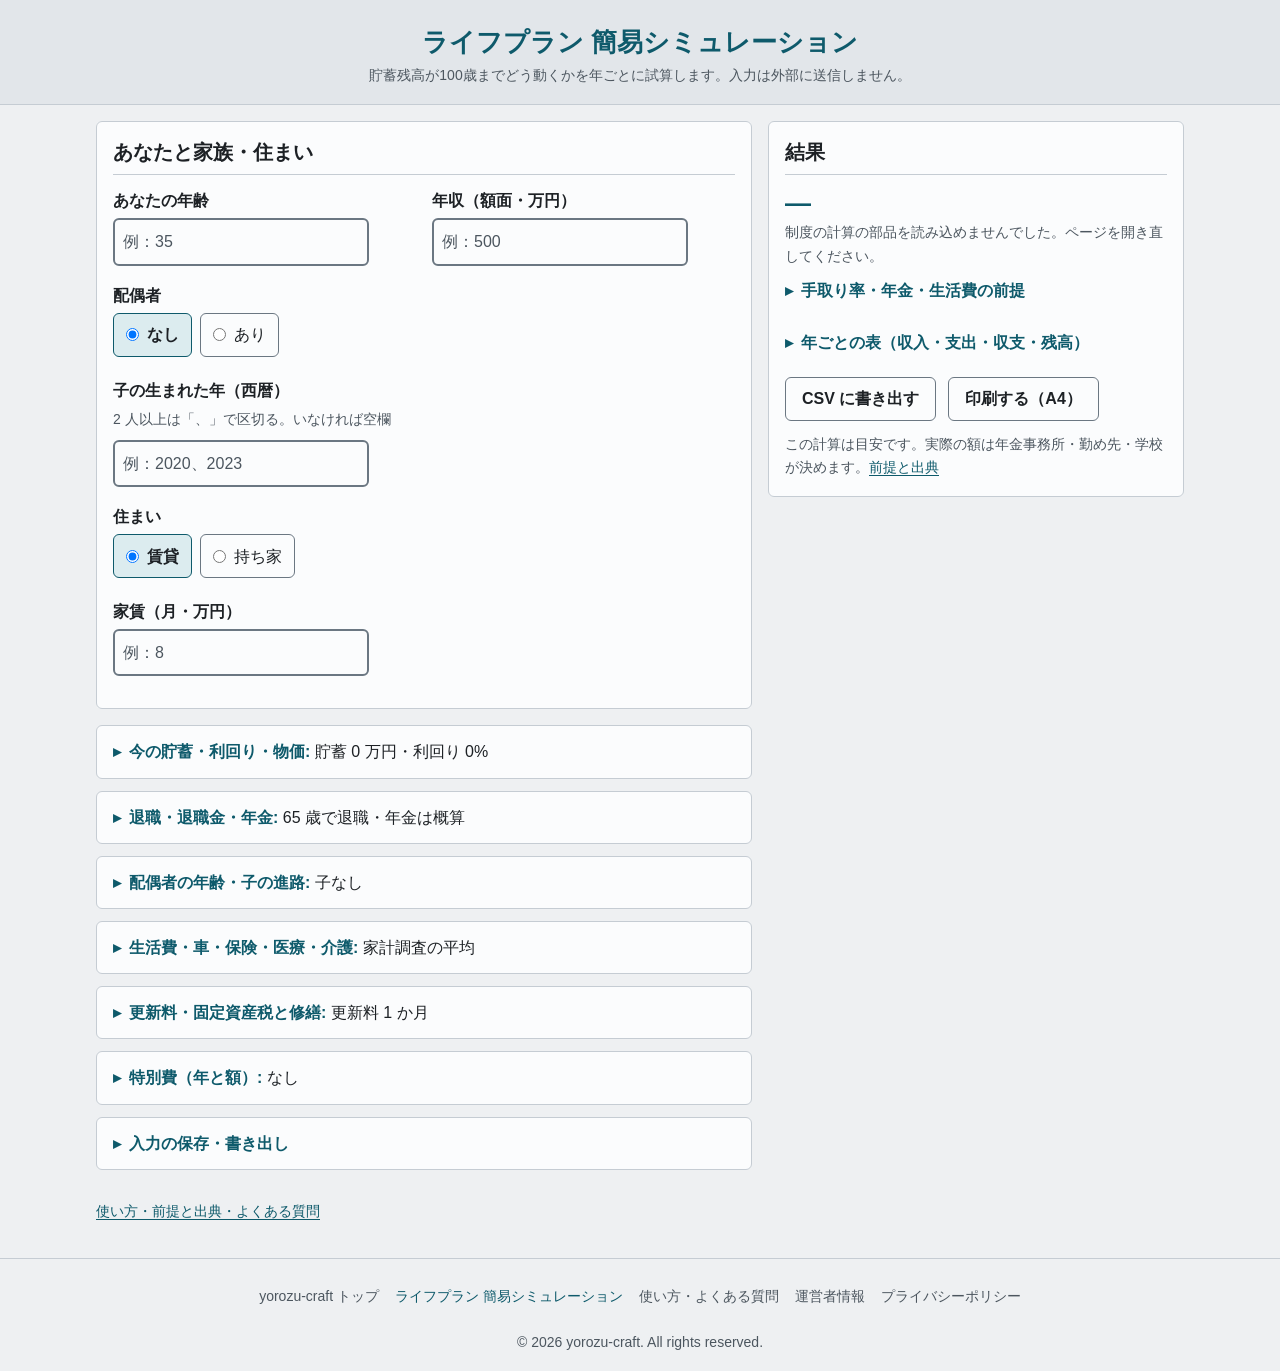
==== commit 88fb1bbe: "Q-591: 折れ線の上の 2 つの印のそばに、その年齢を「65歳」の形で出す - main.js: 2 つの印の show が ageLabel で字と aria-valuetext を同じ字に（引" ====
--- a/index.html
+++ b/index.html
@@ -120,7 +120,7 @@
           <div class="kpi"><span class="kpi-l">教育費の合計</span><span class="kpi-v" id="k-edu">—</span></div>
         </div>
         <figure class="chart" id="chart-box" hidden>
-          <div id="chart"><button type="button" id="retire-mark" class="retire-mark no-print" hidden aria-keyshortcuts="ArrowLeft ArrowRight Shift+ArrowLeft Shift+ArrowRight"><span class="retire-mark-label" aria-hidden="true">退職の年齢 <span id="retire-mark-num"></span></span><span class="retire-mark-dot" aria-hidden="true"></span></button></div>
+          <div id="chart"><button type="button" id="retire-mark" class="retire-mark no-print" hidden aria-keyshortcuts="ArrowLeft ArrowRight Shift+ArrowLeft Shift+ArrowRight"><span class="retire-mark-label" aria-hidden="true"></span><span class="retire-mark-dot" aria-hidden="true"></span></button><button type="button" id="pension-mark" class="retire-mark pension-mark no-print" hidden aria-keyshortcuts="ArrowLeft ArrowRight"><span class="retire-mark-label" aria-hidden="true"></span><span class="pension-mark-dot" aria-hidden="true"></span></button></div>
           <figcaption class="legend" id="legend"></figcaption>
         </figure>
         <div class="table-wrap" id="scen-box" hidden>
--- a/style.css
+++ b/style.css
@@ -140,6 +140,7 @@
 details.rels > summary::-webkit-details-marker { display: none; }
 details.rels > summary::before { content: '▸'; margin-right: var(--sp-2); }
 details.rels[open] > summary::before { content: '▾'; }
+details.rels + details.rels { margin-top: var(--sp-2); }   /* 閉じて並ぶ 2 つの summary の間を 8 px（Q-590） */
 
 /* くわしく入れる（1 グループ 1 つの details）。summary の .opt-state に今の状態を出す（screen.js の detailsSummary） */
 details.card.opt { padding: 0 var(--sp-4); margin-bottom: var(--sp-3); }
@@ -154,8 +155,8 @@
 
 /* 固定バー（SCREEN.md 0 章の 3・D59・D413）: 上端に 1 行、高さ 44px。下端は AdSense のアンカー広告が使う。
    読み込み時は hidden（screen.js が出し入れする） */
-.fixed-bar { position: fixed; top: 0; bottom: auto; left: 0; right: 0; z-index: 50; height: 44px; padding: 0; border-top: 0; border-bottom: 2px solid var(--accent); }
-.fixed-bar a { display: block; width: 100%; max-width: 720px; margin: 0 auto; padding: 0 var(--sp-4); height: 42px; line-height: 42px; text-align: center; white-space: nowrap; overflow: hidden; text-overflow: ellipsis; font-weight: 700; text-decoration: none; }
+.fixed-bar { position: fixed; top: 0; bottom: auto; left: 0; right: 0; z-index: 50; height: 44px; padding: 0; border-top: 0; border-bottom: 0; box-shadow: inset 0 -2px 0 var(--accent); }   /* 下の線は影で描き、リンクを 44px のまま入れる（shaho-check Q-449 と同じ形。yorozu-plans QUEUE Q-533） */
+.fixed-bar a { display: block; width: 100%; max-width: 720px; margin: 0 auto; padding: 0 var(--sp-4); height: 44px; line-height: 44px; text-align: center; white-space: nowrap; overflow: hidden; text-overflow: ellipsis; font-weight: 700; text-decoration: none; }
 .fixed-bar a:focus-visible { outline-offset: -4px; }   /* 共通の輪を内側に（上端で切れないように） */
 
 /* PC（960px 以上）: 入力を左・結果を右の 2 列（D371）。1 画面目に両方入る。結果が常に見えるので固定バーは出さない */
@@ -211,12 +212,14 @@
 .retire-mark-dot { width: 1.25rem; height: 1.25rem; border-radius: 50%; background: var(--card); border: 3px solid var(--accent); }
 .retire-mark:hover .retire-mark-dot, .retire-mark:active .retire-mark-dot { background: var(--accent); }
 .retire-mark-label {
-  position: absolute; bottom: calc(100% - 4px); left: 50%; transform: translateX(-50%); white-space: nowrap;
-  font-size: var(--fs-s); font-weight: 700; background: var(--card); border: 1px solid var(--border); border-radius: var(--radius); padding: 0 var(--sp-1);
-}
+  position: absolute; bottom: calc(100% - 4px); left: 50%; transform: translateX(calc(-50% + var(--dx, 0px))); white-space: nowrap;
+  font-size: var(--mark-fs); font-weight: 700; background: var(--card); border: 1px solid var(--border); border-radius: var(--radius); padding: 0 var(--sp-1);
+}
+/* 年齢の字（Q-591）: 大きさは目盛りと同じ（main.js が --mark-fs に）。図の端では --dx だけ中へ寄せる。下に置くのは、年金の印を線の下に置いた時と、上に置くと図の外へ出る時 */
 .retire-mark[data-vside="b"] .retire-mark-label { bottom: auto; top: calc(100% - 4px); }
-.retire-mark[data-side="l"] .retire-mark-label { left: 0; transform: none; }
-.retire-mark[data-side="r"] .retire-mark-label { left: auto; right: 0; transform: none; }
+/* 年金を受け取り始める年齢の印（Q-579）: 当たりと動きは退職の印と同じ箱。形はひし形（退職の丸と形で見分ける）。字は年齢だけ（Q-591） */
+.pension-mark-dot { width: 1rem; height: 1rem; transform: rotate(45deg); background: var(--card); border: 3px solid var(--accent); }
+.pension-mark:hover .pension-mark-dot, .pension-mark:active .pension-mark-dot { background: var(--accent); }
 .legend { display: flex; flex-wrap: wrap; gap: var(--sp-1) var(--sp-4); font-size: var(--fs-s); color: var(--muted); }
 .lg-neg { color: var(--error); font-weight: 700; }
 
